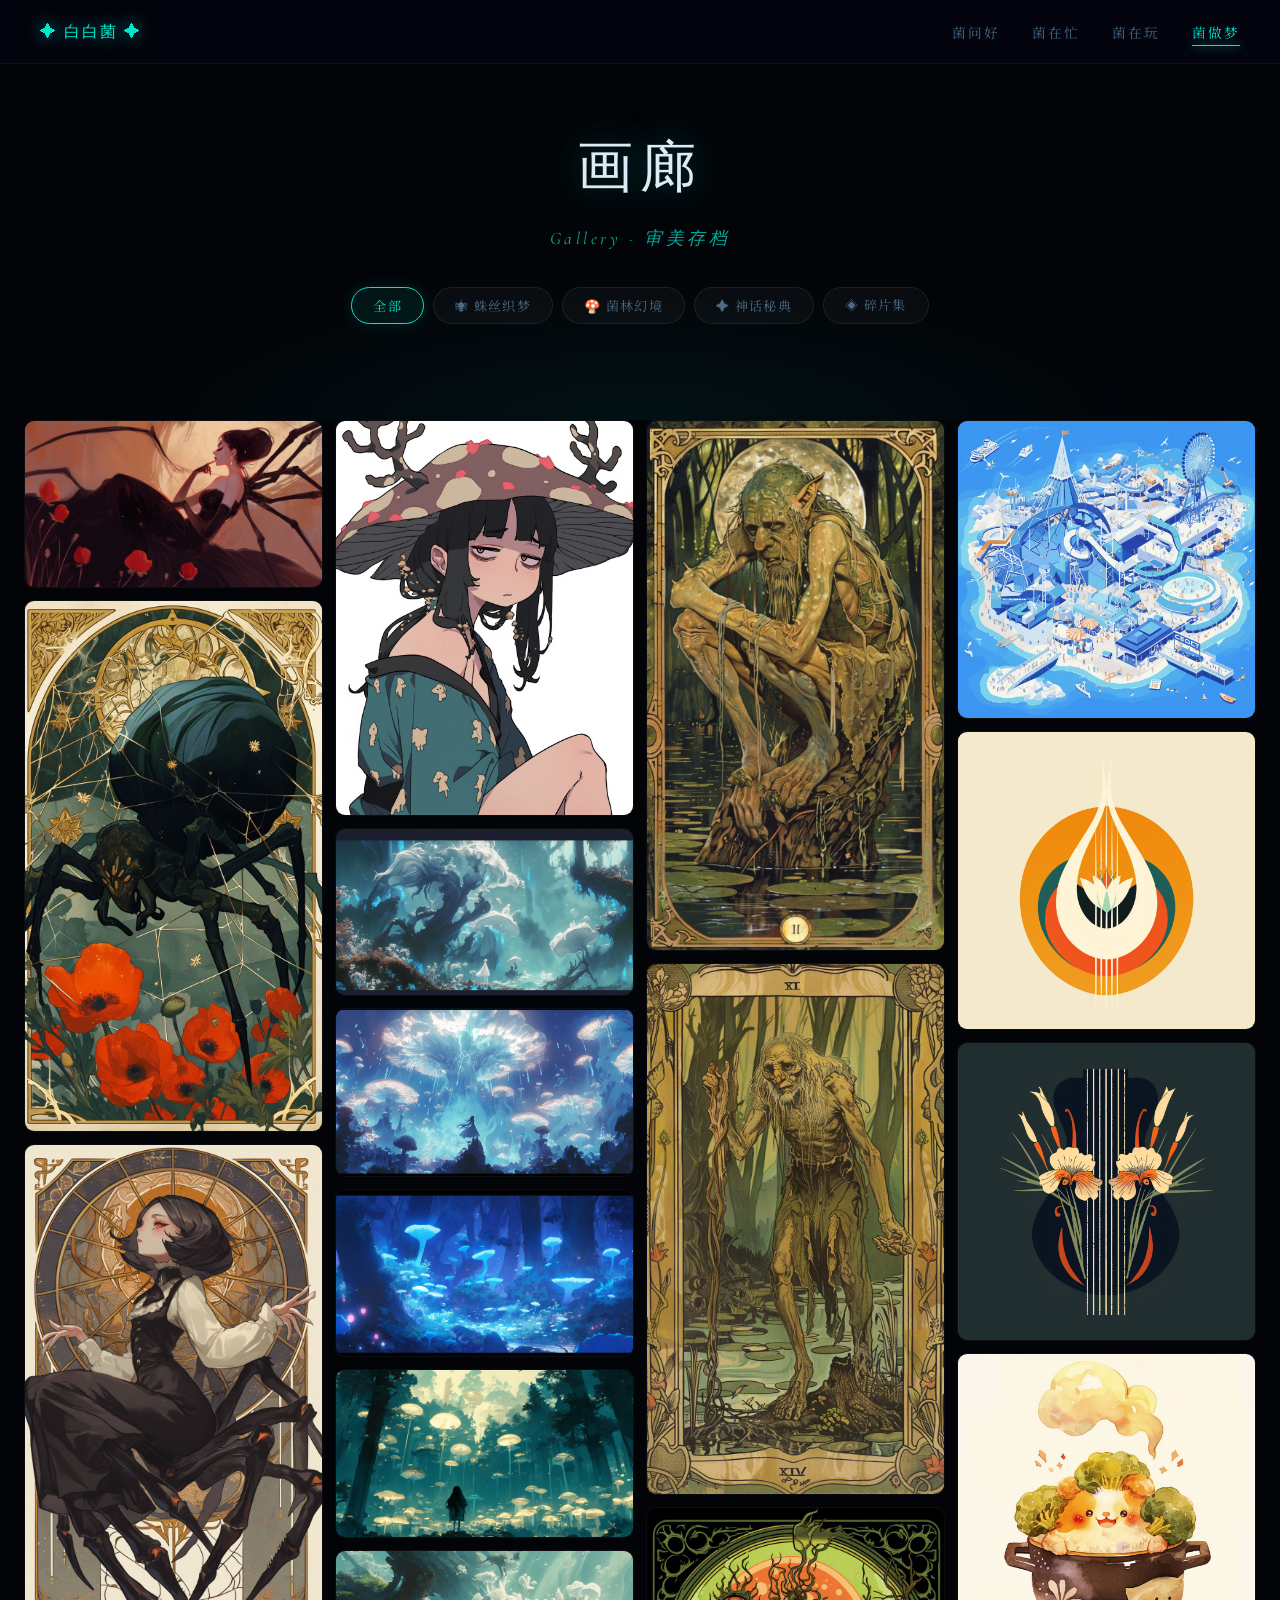
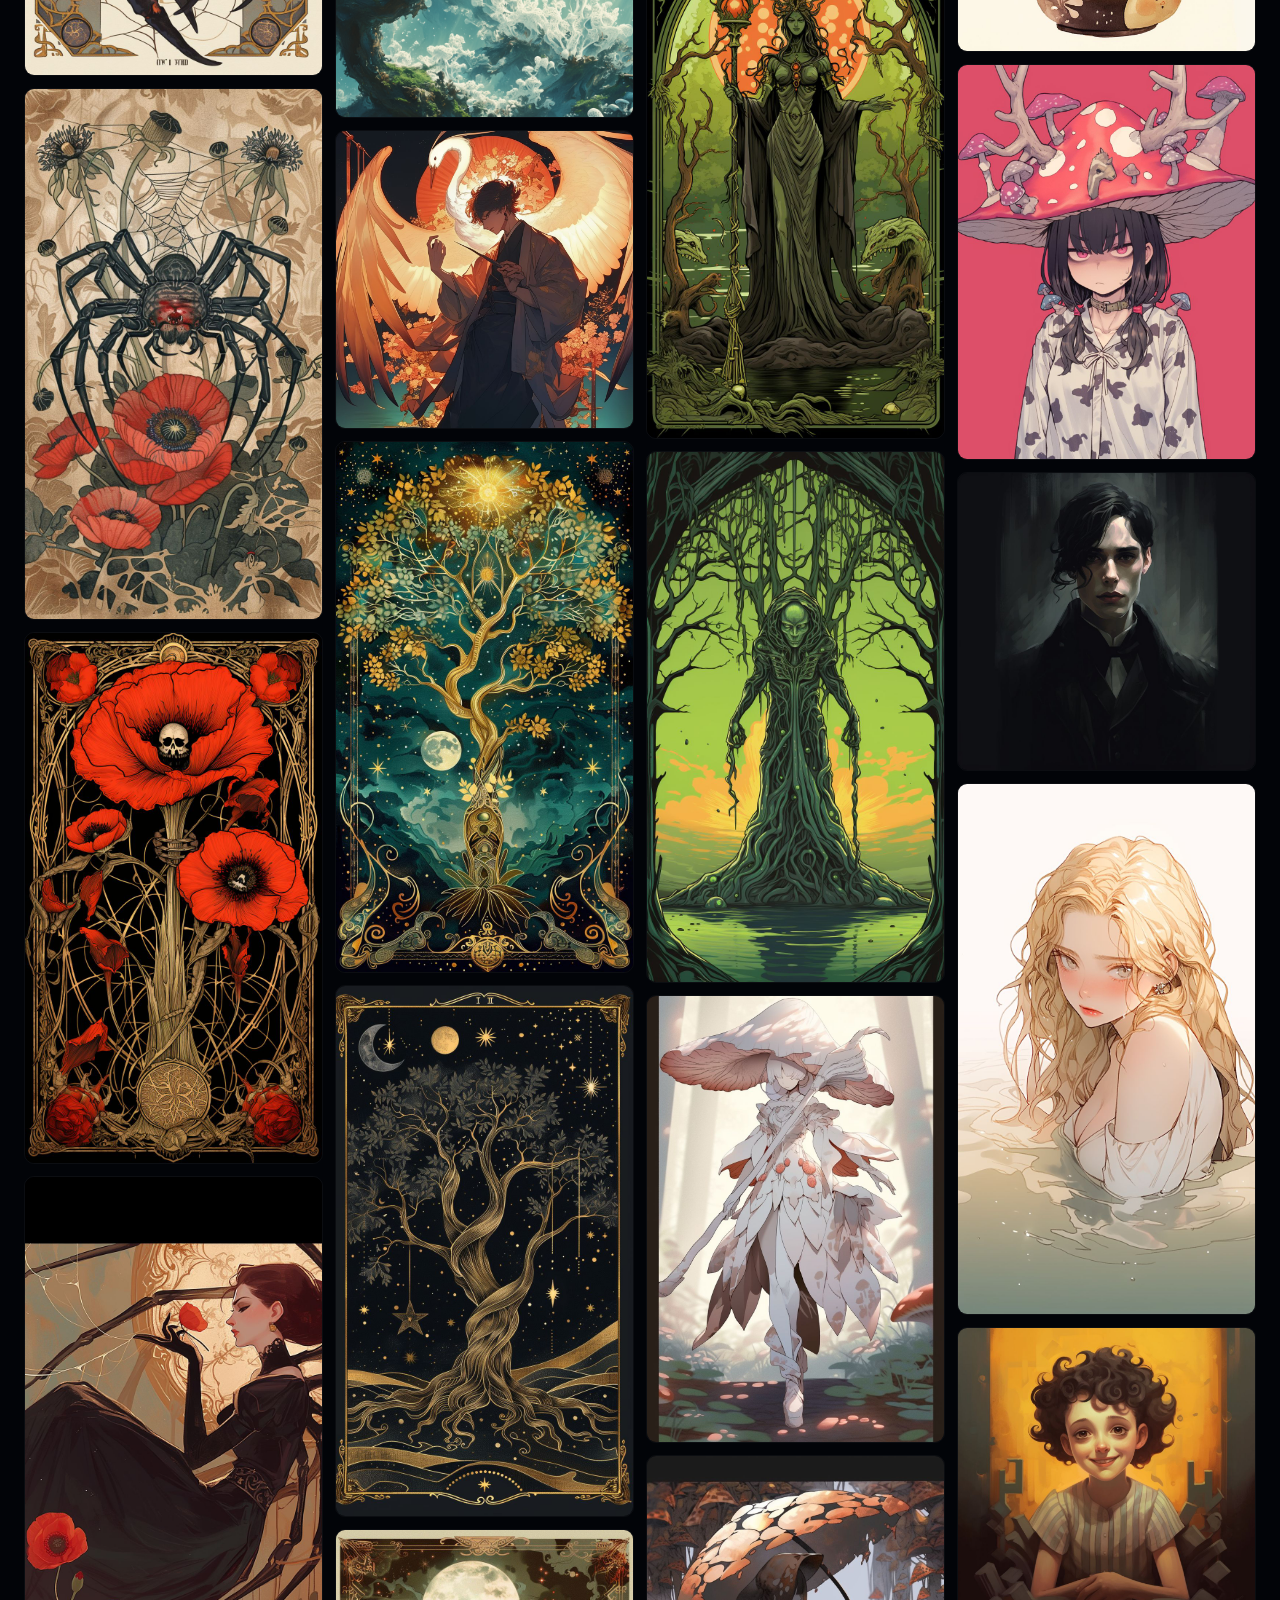
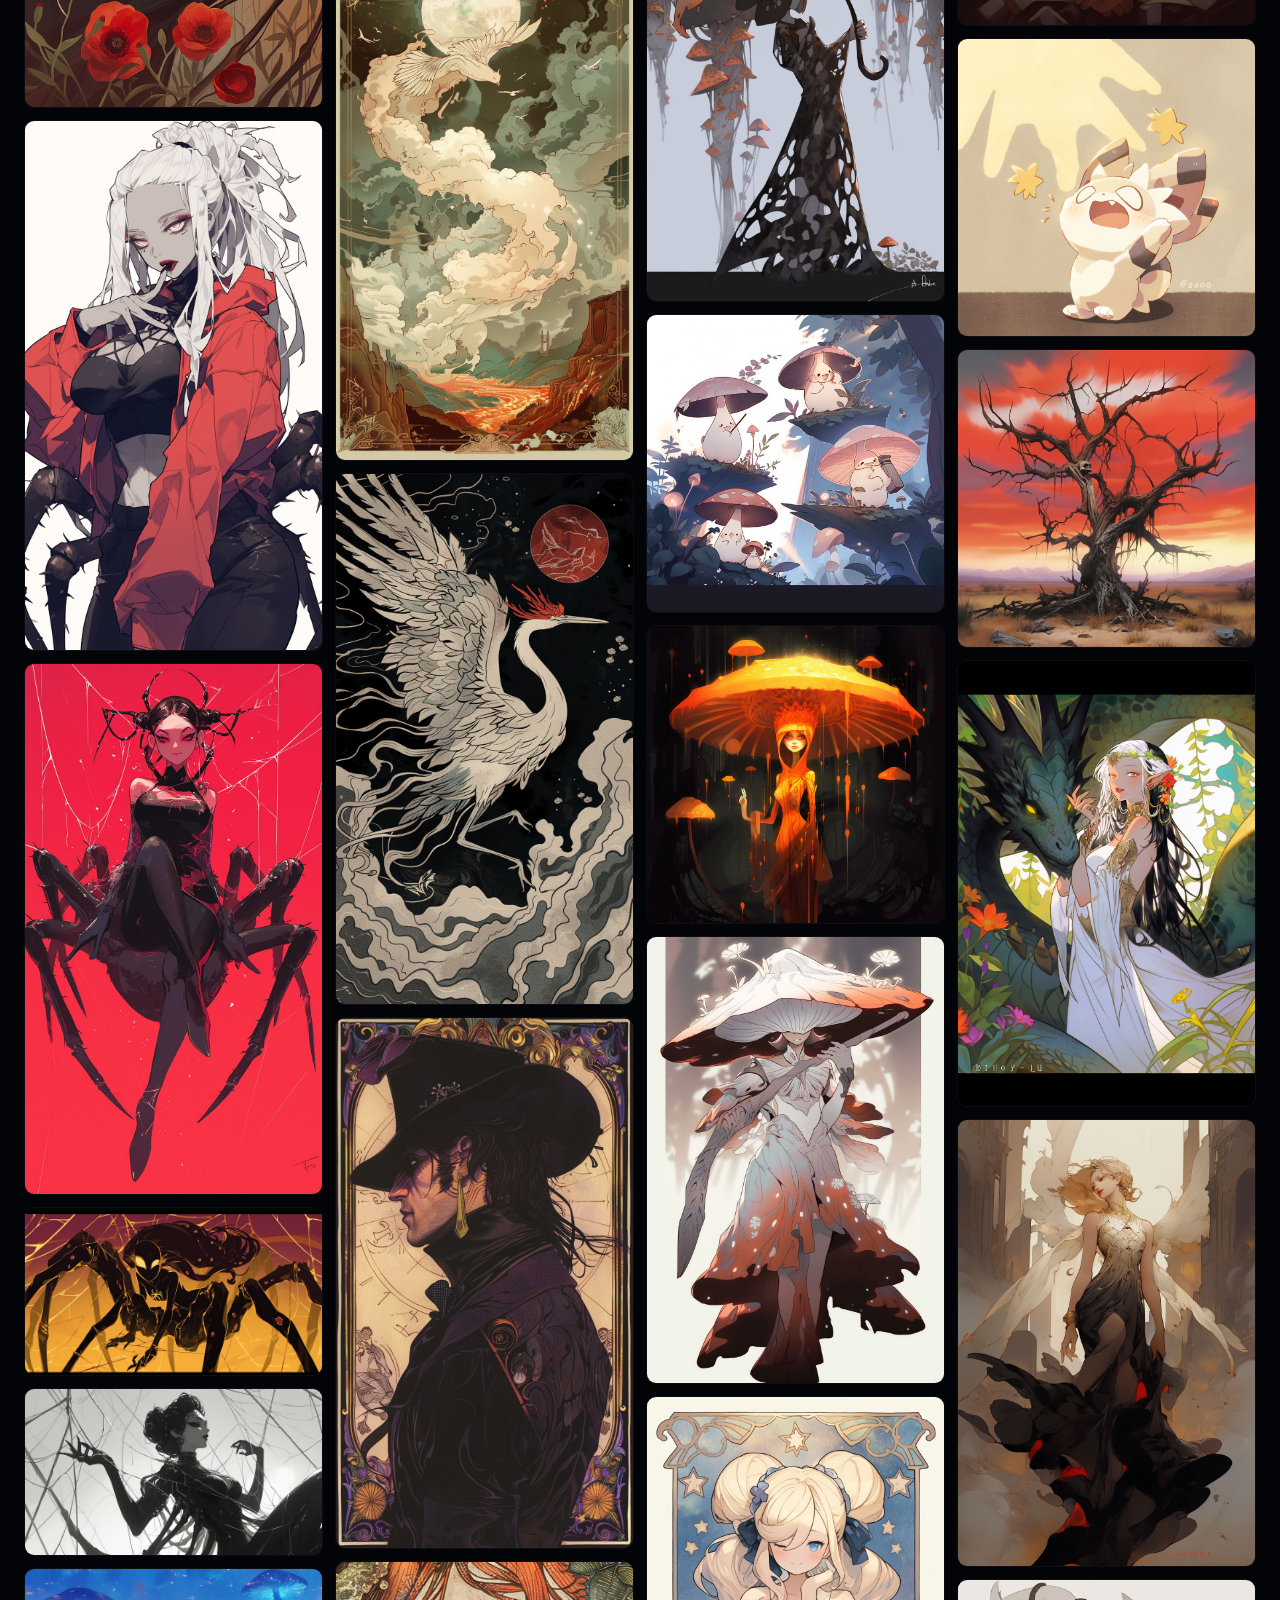
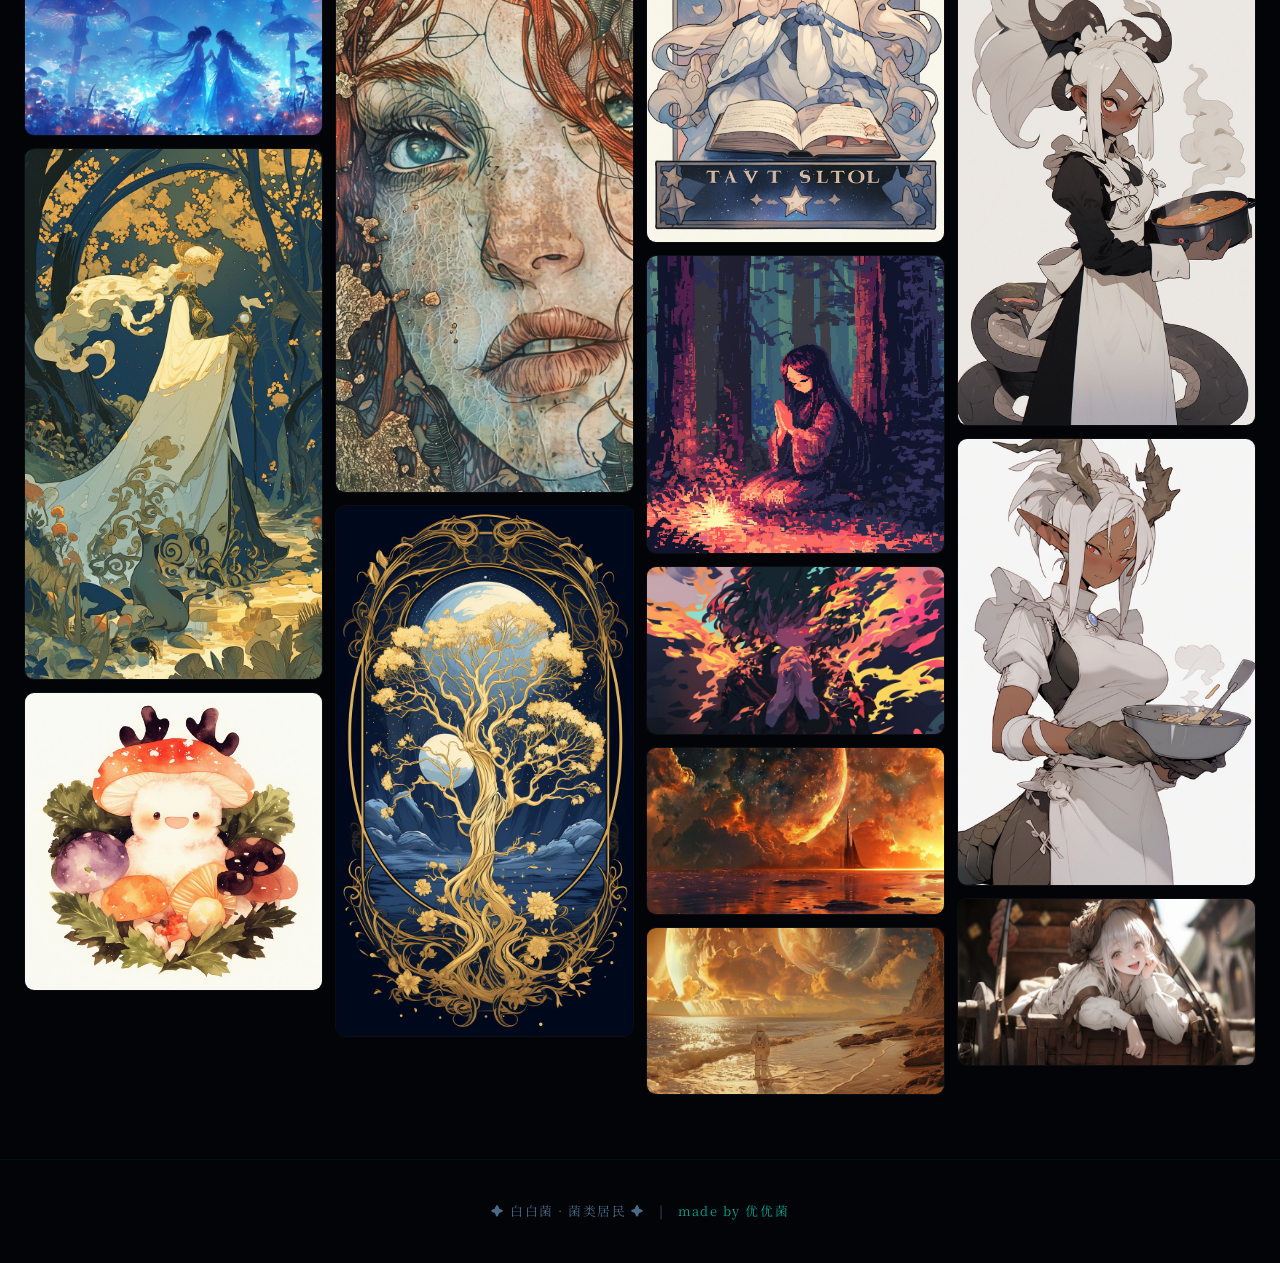
==== gallery.html @ e4eb880f "初始发布：白白菌个人主页 四页静态站点，包含压缩后的图库、项目截图和背景图资源。  Co-Authored-By: Claude Sonnet 4.6 <noreply@anthropic.com>" ====
<!DOCTYPE html>
<html lang="zh-CN">
<head>
  <meta charset="UTF-8"/>
  <meta name="viewport" content="width=device-width, initial-scale=1.0"/>
  <title>菌做梦</title>
  <link rel="stylesheet" href="style.css"/>
  <style>
    /* 画廊页无 hero 背景图，纯深黑 */
    body { background: #020408; }

    .gallery-header {
      padding: 120px 0 3rem;
      text-align: center;
      position: relative;
      overflow: hidden;
    }
    .gallery-header::before {
      content:'';
      position:absolute; inset:0;
      background: radial-gradient(ellipse 60% 50% at 50% 100%,
        rgba(0,229,204,0.06) 0%, transparent 70%
      );
      pointer-events:none;
    }
    .gallery-title {
      font-family:'Cinzel Decorative',serif;
      font-size:clamp(2rem,5vw,3.5rem);
      color:var(--text-bright);
      letter-spacing:0.12em;
      margin-bottom:0.4rem;
      text-shadow:0 0 40px rgba(0,229,204,0.3);
    }
    .gallery-sub {
      font-family:'Cormorant Garamond',serif;
      font-size:1.1rem;
      color:var(--teal);
      letter-spacing:0.2em;
      font-style:italic;
      opacity:0.75;
    }

    /* 分类过滤器 */
    .filter-bar {
      display:flex;
      justify-content:center;
      flex-wrap:wrap;
      gap:0.6rem;
      margin: 2rem 0 3rem;
    }
    .filter-btn {
      font-family:'Noto Serif SC',serif;
      font-size:0.82rem;
      padding:0.45rem 1.3rem;
      border-radius:999px;
      cursor:pointer;
      border:1px solid rgba(255,255,255,0.08);
      background:rgba(255,255,255,0.03);
      color:var(--text-dim);
      letter-spacing:0.1em;
      transition:all 0.28s;
    }
    .filter-btn:hover {
      border-color:var(--teal-dim);
      color:var(--text-main);
    }
    .filter-btn.active {
      border-color:var(--teal);
      color:var(--teal);
      background:rgba(0,229,204,0.08);
      box-shadow:0 0 16px rgba(0,229,204,0.15);
    }
    .filter-btn[data-cat="spider"].active {
      border-color:#d44f8e;
      color:#d44f8e;
      background:rgba(212,79,142,0.08);
      box-shadow:0 0 16px rgba(212,79,142,0.15);
    }
    .filter-btn[data-cat="mushroom"].active {
      border-color:#4ae86a;
      color:#4ae86a;
      background:rgba(74,232,106,0.07);
      box-shadow:0 0 16px rgba(74,232,106,0.12);
    }
    .filter-btn[data-cat="myth"].active {
      border-color:var(--gold);
      color:var(--gold);
      background:rgba(200,168,75,0.08);
      box-shadow:0 0 16px rgba(200,168,75,0.15);
    }

    /* 瀑布流网格 */
    .masonry {
      columns: 4;
      column-gap: 12px;
      padding: 0 1.5rem 4rem;
      max-width: 1400px;
      margin: 0 auto;
    }
    @media(max-width:1100px){ .masonry{columns:3;} }
    @media(max-width:720px) { .masonry{columns:2;} }
    @media(max-width:420px) { .masonry{columns:1;} }

    .gallery-item {
      break-inside: avoid;
      margin-bottom: 12px;
      position: relative;
      border-radius: 10px;
      overflow: hidden;
      cursor: pointer;
      border: 1px solid rgba(255,255,255,0.04);
      transition: opacity 0.4s, transform 0.4s;
    }
    .gallery-item img {
      width:100%;
      display:block;
      transition:transform 0.45s;
    }
    .gallery-item:hover img { transform:scale(1.04); }
    .gallery-item-overlay {
      position:absolute; inset:0;
      background:linear-gradient(to top,
        rgba(2,4,8,0.85) 0%, transparent 55%
      );
      opacity:0;
      transition:opacity 0.35s;
      display:flex;
      align-items:flex-end;
      padding:1rem;
    }
    .gallery-item:hover .gallery-item-overlay { opacity:1; }
    .gallery-item-label {
      font-family:'Noto Serif SC',serif;
      font-size:0.8rem;
      color:var(--text-bright);
      letter-spacing:0.1em;
    }
    .gallery-item.hidden {
      display:none;
    }

    /* 分类色标 */
    .gallery-item::after {
      content:attr(data-cat-label);
      position:absolute; top:8px; right:8px;
      font-size:0.65rem;
      letter-spacing:0.08em;
      padding:0.15rem 0.5rem;
      border-radius:999px;
      opacity:0;
      transition:opacity 0.3s;
    }
    .gallery-item:hover::after { opacity:1; }
    .gallery-item[data-cat="spider"]::after {
      background:rgba(212,79,142,0.7);color:#fff;
    }
    .gallery-item[data-cat="mushroom"]::after {
      background:rgba(74,232,106,0.65);color:#fff;
    }
    .gallery-item[data-cat="myth"]::after {
      background:rgba(200,168,75,0.7);color:#fff;
    }
    .gallery-item[data-cat="fragment"]::after {
      background:rgba(0,229,204,0.65);color:#fff;
    }

    /* Lightbox */
    .lightbox {
      display:none;
      position:fixed; inset:0; z-index:2000;
      background:rgba(2,4,8,0.96);
      backdrop-filter:blur(12px);
      align-items:center;
      justify-content:center;
      flex-direction:column;
    }
    .lightbox.open { display:flex; }
    .lightbox-img-wrap {
      position:relative;
      max-width:90vw; max-height:85vh;
    }
    .lightbox-img-wrap img {
      max-width:90vw; max-height:85vh;
      object-fit:contain;
      border-radius:8px;
      box-shadow:0 0 80px rgba(0,0,0,0.8);
      border:1px solid rgba(0,229,204,0.12);
    }
    .lightbox-label {
      margin-top:1.2rem;
      font-family:'Noto Serif SC',serif;
      font-size:0.9rem;
      color:var(--text-main);
      letter-spacing:0.15em;
    }
    .lightbox-close {
      position:fixed; top:1.5rem; right:2rem;
      font-size:2rem; color:var(--text-dim);
      cursor:pointer; line-height:1;
      transition:color 0.2s;
    }
    .lightbox-close:hover { color:var(--teal); }
    .lightbox-nav {
      position:fixed;
      top:50%; transform:translateY(-50%);
      font-size:2.5rem; color:var(--text-dim);
      cursor:pointer; line-height:1;
      transition:color 0.2s;
      user-select:none;
    }
    .lightbox-nav:hover { color:var(--teal); }
    .lightbox-nav.prev { left:1.5rem; }
    .lightbox-nav.next { right:1.5rem; }
  </style>
</head>
<body>

<nav>
  <a href="index.html" class="nav-logo">✦ 白白菌 ✦</a>
  <ul class="nav-links">
    <li><a href="index.html">菌问好</a></li>
    <li><a href="projects.html">菌在忙</a></li>
    <li><a href="games.html">菌在玩</a></li>
    <li><a href="gallery.html" class="active">菌做梦</a></li>
  </ul>
</nav>

<!-- 画廊头部 -->
<div class="gallery-header">
  <div class="gallery-title">画廊</div>
  <div class="gallery-sub">Gallery · 审美存档</div>

  <!-- 过滤器 -->
  <div class="filter-bar">
    <button class="filter-btn active" data-cat="all">全部</button>
    <button class="filter-btn" data-cat="spider">🕷 蛛丝织梦</button>
    <button class="filter-btn" data-cat="mushroom">🍄 菌林幻境</button>
    <button class="filter-btn" data-cat="myth">✦ 神话秘典</button>
    <button class="filter-btn" data-cat="fragment">◈ 碎片集</button>
  </div>
</div>

<!-- 瀑布流画廊 -->
<div class="masonry" id="masonry">
  <!-- 蛛丝织梦 -->
  <div class="gallery-item" data-cat="spider" data-label="罂粟与蛛网" data-cat-label="蛛丝织梦">
    <img src="assets/gallery/0b5f54a6-4254-46db-b07e-7d649d768b2e_Poppies_bloom_over_spider_webs._silver_spider_silk_over_black_dress._--niji_6_--_0.jpg" alt="罂粟与蛛网" loading="lazy"/>
    <div class="gallery-item-overlay"><span class="gallery-item-label">罂粟与蛛网</span></div>
  </div>
  <div class="gallery-item" data-cat="spider" data-label="蛛丝女王" data-cat-label="蛛丝织梦">
    <img src="assets/gallery/f3172c4c-db19-477b-9a7e-2bf6add3d2f9_Art_nouveau_illustration_of_tarot,_black_spider_queen_controling_silks._at_the_e_3.jpg" alt="蛛丝女王" loading="lazy"/>
    <div class="gallery-item-overlay"><span class="gallery-item-label">蛛丝女王</span></div>
  </div>
  <div class="gallery-item" data-cat="spider" data-label="蛛女塔罗" data-cat-label="蛛丝织梦">
    <img src="assets/gallery/0f7f1c19-90a3-4e68-b213-e8d9ddb401a6_Art_nouveau_illustration_of_tarot,_half_black_spider_half_girl._--niji_6_--ar_91_1.jpg" alt="蛛女塔罗" loading="lazy"/>
    <div class="gallery-item-overlay"><span class="gallery-item-label">蛛女塔罗</span></div>
  </div>
  <div class="gallery-item" data-cat="spider" data-label="蛛丝罂粟" data-cat-label="蛛丝织梦">
    <img src="assets/gallery/1f9cd2e1-96f4-41a1-ae72-075b07af73d3_Art_nouveau_illustration_of_tarot,_Above_the_spider_silk,_poppies_bloom,_with_th_1.jpg" alt="蛛丝罂粟" loading="lazy"/>
    <div class="gallery-item-overlay"><span class="gallery-item-label">蛛丝罂粟</span></div>
  </div>
  <div class="gallery-item" data-cat="spider" data-label="白丝黑蛛" data-cat-label="蛛丝织梦">
    <img src="assets/gallery/4c131644-91e0-47ae-a065-1eb389889831_Art_nouveau_illustration_of_tarot,_poppys_on_white_spider_silk._elegant_black_sp_2.jpg" alt="白丝黑蛛" loading="lazy"/>
    <div class="gallery-item-overlay"><span class="gallery-item-label">白丝黑蛛</span></div>
  </div>
  <div class="gallery-item" data-cat="spider" data-label="黑蛛女" data-cat-label="蛛丝织梦">
    <img src="assets/gallery/0ed6f832-a26e-4ed1-9211-9933e92d55a0_httpss.mj.rundyjZpVlxnPQ_Art_nouveau_illustration_of_tarot,_black_spider_lady_pl_2.jpg" alt="黑蛛女" loading="lazy"/>
    <div class="gallery-item-overlay"><span class="gallery-item-label">黑蛛女</span></div>
  </div>
  <div class="gallery-item" data-cat="spider" data-label="蛛女·甲" data-cat-label="蛛丝织梦">
    <img src="assets/gallery/f4d53049-89f9-4468-a5b7-f435d4ffba5d_a_spider_lady._--niji_6_--ar_916_0.jpg" alt="蛛女·甲" loading="lazy"/>
    <div class="gallery-item-overlay"><span class="gallery-item-label">蛛女·甲</span></div>
  </div>
  <div class="gallery-item" data-cat="spider" data-label="蛛女·丁" data-cat-label="蛛丝织梦">
    <img src="assets/gallery/f4d53049-89f9-4468-a5b7-f435d4ffba5d_a_spider_lady._--niji_6_--ar_916_3.jpg" alt="蛛女·丁" loading="lazy"/>
    <div class="gallery-item-overlay"><span class="gallery-item-label">蛛女·丁</span></div>
  </div>
  <div class="gallery-item" data-cat="spider" data-label="弄丝" data-cat-label="蛛丝织梦">
    <img src="assets/gallery/fc94b9c2-a032-4daa-98fa-6ef6d63dc294_black_spider_lady_playing_her_silk._--niji_6_--ar_169_1.jpg" alt="弄丝" loading="lazy"/>
    <div class="gallery-item-overlay"><span class="gallery-item-label">弄丝</span></div>
  </div>
  <div class="gallery-item" data-cat="spider" data-label="弄丝·变奏" data-cat-label="蛛丝织梦">
    <img src="assets/gallery/fc94b9c2-a032-4daa-98fa-6ef6d63dc294_black_spider_lady_playing_her_silk._--niji_6_--ar_169_3.jpg" alt="弄丝·变奏" loading="lazy"/>
    <div class="gallery-item-overlay"><span class="gallery-item-label">弄丝·变奏</span></div>
  </div>

  <!-- 菌林幻境 -->
  <div class="gallery-item" data-cat="mushroom" data-label="菌海仙子" data-cat-label="菌林幻境">
    <img src="assets/gallery/ff98a909-f9db-4a42-aa3a-23a3285cf2f2_beautiful_mushroom_girls_growing_from_sea_of_transparent_glowing_white_fungus._-_2.jpg" alt="菌海仙子" loading="lazy"/>
    <div class="gallery-item-overlay"><span class="gallery-item-label">菌海仙子</span></div>
  </div>
  <div class="gallery-item" data-cat="mushroom" data-label="林中白菌" data-cat-label="菌林幻境">
    <img src="assets/gallery/a244ca88-0c5e-40ef-9fec-ad9eddf85c57_Art_nouveau_illustration_of_tarot,_The_white_fungus_is_in_the_forest._--niji_6_-_2.jpg" alt="林中白菌" loading="lazy"/>
    <div class="gallery-item-overlay"><span class="gallery-item-label">林中白菌</span></div>
  </div>
  <div class="gallery-item" data-cat="mushroom" data-label="懒蘑菇" data-cat-label="菌林幻境">
    <img src="assets/gallery/4f89a5e5-df58-4e49-8d0c-a02424503fd4_watercolor_texture,_design_an_avatar,_A_lazy_mushroom_with_antlers._--niji_6_--s_1.jpg" alt="懒蘑菇" loading="lazy"/>
    <div class="gallery-item-overlay"><span class="gallery-item-label">懒蘑菇</span></div>
  </div>
  <div class="gallery-item" data-cat="mushroom" data-label="白白菌" data-cat-label="菌林幻境">
    <img src="assets/bg/lazy.png" alt="白白菌" loading="lazy"/>
    <div class="gallery-item-overlay"><span class="gallery-item-label">白白菌</span></div>
  </div>
  <div class="gallery-item" data-cat="mushroom" data-label="菌林·一" data-cat-label="菌林幻境">
    <img src="assets/bg/蘑菇背景1.png" alt="菌林·一" loading="lazy"/>
    <div class="gallery-item-overlay"><span class="gallery-item-label">菌林·一</span></div>
  </div>
  <div class="gallery-item" data-cat="mushroom" data-label="菌雨" data-cat-label="菌林幻境">
    <img src="assets/bg/蘑菇背景2.png" alt="菌雨" loading="lazy"/>
    <div class="gallery-item-overlay"><span class="gallery-item-label">菌雨</span></div>
  </div>
  <div class="gallery-item" data-cat="mushroom" data-label="荧光蘑菇林" data-cat-label="菌林幻境">
    <img src="assets/bg/蘑菇背景3.png" alt="荧光蘑菇林" loading="lazy"/>
    <div class="gallery-item-overlay"><span class="gallery-item-label">荧光蘑菇林</span></div>
  </div>
  <div class="gallery-item" data-cat="mushroom" data-label="菌林·四" data-cat-label="菌林幻境">
    <img src="assets/bg/蘑菇背景4.png" alt="菌林·四" loading="lazy"/>
    <div class="gallery-item-overlay"><span class="gallery-item-label">菌林·四</span></div>
  </div>
  <div class="gallery-item" data-cat="mushroom" data-label="云端菌境" data-cat-label="菌林幻境">
    <img src="assets/bg/蘑菇背景5.png" alt="云端菌境" loading="lazy"/>
    <div class="gallery-item-overlay"><span class="gallery-item-label">云端菌境</span></div>
  </div>

  <!-- 神话秘典 -->
  <div class="gallery-item" data-cat="myth" data-label="仙鹤·仙人" data-cat-label="神话秘典">
    <img src="assets/gallery/0c31f260-de78-46b7-b9e2-99a006a8b2f0_a_divine_crane,_and_immortal_man._--niji_6_0.jpg" alt="仙鹤·仙人" loading="lazy"/>
    <div class="gallery-item-overlay"><span class="gallery-item-label">仙鹤·仙人</span></div>
  </div>
  <div class="gallery-item" data-cat="myth" data-label="智慧金树·甲" data-cat-label="神话秘典">
    <img src="assets/gallery/2f322aa7-83a9-44fe-b80b-27be10e79789_Art_nouveau_illustration_of_tarot_astrology,_Golden_Tree_of_wisdom._twinkle_star_1.jpg" alt="智慧金树·甲" loading="lazy"/>
    <div class="gallery-item-overlay"><span class="gallery-item-label">智慧金树·甲</span></div>
  </div>
  <div class="gallery-item" data-cat="myth" data-label="智慧金树·乙" data-cat-label="神话秘典">
    <img src="assets/gallery/2f322aa7-83a9-44fe-b80b-27be10e79789_Art_nouveau_illustration_of_tarot_astrology,_Golden_Tree_of_wisdom._twinkle_star_2.jpg" alt="智慧金树·乙" loading="lazy"/>
    <div class="gallery-item-overlay"><span class="gallery-item-label">智慧金树·乙</span></div>
  </div>
  <div class="gallery-item" data-cat="myth" data-label="云雾隐鸟" data-cat-label="神话秘典">
    <img src="assets/gallery/68022788-c702-45f9-b926-f9e99ad61327_Art_nouveau_illustration_of_tarot,_the_hidden_bird_formed_by_clouds_and_mist._--_2.jpg" alt="云雾隐鸟" loading="lazy"/>
    <div class="gallery-item-overlay"><span class="gallery-item-label">云雾隐鸟</span></div>
  </div>
  <div class="gallery-item" data-cat="myth" data-label="神鹤与人" data-cat-label="神话秘典">
    <img src="assets/gallery/69309135-6906-492a-8549-e0280562220b_Tarot,_divine_crane,_man._--ar_916_--v_6.0_2.jpg" alt="神鹤与人" loading="lazy"/>
    <div class="gallery-item-overlay"><span class="gallery-item-label">神鹤与人</span></div>
  </div>
  <div class="gallery-item" data-cat="myth" data-label="无面之神" data-cat-label="神话秘典">
    <img src="assets/gallery/bd18a040-31db-4b5c-8804-56bfbff9561c_Art_nouveau_illustration_of_tarot_astrology,_The_Faceless_God,_who_looks_like_a_1.jpg" alt="无面之神" loading="lazy"/>
    <div class="gallery-item-overlay"><span class="gallery-item-label">无面之神</span></div>
  </div>
  <div class="gallery-item" data-cat="myth" data-label="世界树特写" data-cat-label="神话秘典">
    <img src="assets/gallery/e2fd3e81-b0dd-4445-b96f-4c822b654390_Art_nouveau_illustration_of_tarot_astrology,_closeup_headshot_world_tree._--ar_9_2.jpg" alt="世界树特写" loading="lazy"/>
    <div class="gallery-item-overlay"><span class="gallery-item-label">世界树特写</span></div>
  </div>
  <div class="gallery-item" data-cat="myth" data-label="双月智慧树" data-cat-label="神话秘典">
    <img src="assets/gallery/eada5a72-a09c-414b-9048-42cd4c8bed1e_Art_nouveau_illustration_of_tarot_astrology,_Golden_Wisdom_Tree._Two-Lunar_Moons_3.jpg" alt="双月智慧树" loading="lazy"/>
    <div class="gallery-item-overlay"><span class="gallery-item-label">双月智慧树</span></div>
  </div>
  <div class="gallery-item" data-cat="myth" data-label="沼泽巨怪·甲" data-cat-label="神话秘典">
    <img src="assets/gallery/5385e59b-b086-4542-b6aa-2ba80f604f32_Art_nouveau_illustration_of_tarot,_troll_of_mud_swamp._--v_6.0_--ar_916_0.jpg" alt="沼泽巨怪·甲" loading="lazy"/>
    <div class="gallery-item-overlay"><span class="gallery-item-label">沼泽巨怪·甲</span></div>
  </div>
  <div class="gallery-item" data-cat="myth" data-label="沼泽巨怪·丁" data-cat-label="神话秘典">
    <img src="assets/gallery/5385e59b-b086-4542-b6aa-2ba80f604f32_Art_nouveau_illustration_of_tarot,_troll_of_mud_swamp._--v_6.0_--ar_916_3.jpg" alt="沼泽巨怪·丁" loading="lazy"/>
    <div class="gallery-item-overlay"><span class="gallery-item-label">沼泽巨怪·丁</span></div>
  </div>
  <div class="gallery-item" data-cat="myth" data-label="沼泽怪物" data-cat-label="神话秘典">
    <img src="assets/gallery/b2b99b18-6307-4a16-a84e-ea7cbc702f06_Art_nouveau_illustration_of_tarot,_monster_of_mud_swamp._--v_5.2_--ar_916_0.jpg" alt="沼泽怪物" loading="lazy"/>
    <div class="gallery-item-overlay"><span class="gallery-item-label">沼泽怪物</span></div>
  </div>
  <div class="gallery-item" data-cat="myth" data-label="沼泽史莱姆" data-cat-label="神话秘典">
    <img src="assets/gallery/e7016374-cc16-41e7-a00d-8efe361c1d4e_Art_nouveau_illustration_of_tarot,_giant_slime_of_mud_swamp._--v_5.2_--ar_916_0.jpg" alt="沼泽史莱姆" loading="lazy"/>
    <div class="gallery-item-overlay"><span class="gallery-item-label">沼泽史莱姆</span></div>
  </div>

  <!-- 菌林幻境补充 -->
  <div class="gallery-item" data-cat="mushroom" data-label="蘑菇美女" data-cat-label="菌林幻境">
    <img src="assets/gallery/08b1de4f-e706-44d8-bd9b-a675ba463d52_httpss.mj.run4oxSCh9ijk8_httpss.mj.run3eFUIoU9F24_mushroom_beauty_--niji_5_--ar_0.jpg" alt="蘑菇美女" loading="lazy"/>
    <div class="gallery-item-overlay"><span class="gallery-item-label">蘑菇美女</span></div>
  </div>
  <div class="gallery-item" data-cat="mushroom" data-label="疯蘑菇美女" data-cat-label="菌林幻境">
    <img src="assets/gallery/7b1d3d4b-c69f-4495-b0f6-daeab1249be8_httpss.mj.runbzGm_rTww5A_httpss.mj.runIStklT0hVm4_creazy_mushroom_beauty_--niji_1.jpg" alt="疯蘑菇美女" loading="lazy"/>
    <div class="gallery-item-overlay"><span class="gallery-item-label">疯蘑菇美女</span></div>
  </div>
  <div class="gallery-item" data-cat="mushroom" data-label="蘑菇精灵" data-cat-label="菌林幻境">
    <img src="assets/gallery/8a778720-8b9d-4bbb-b27d-af6d80027d2f_a_forest_of_little_mushroom_elves_httpss.mj.run5RoASjC_v9s_--niji_5_--style_scen_0.jpg" alt="蘑菇精灵" loading="lazy"/>
    <div class="gallery-item-overlay"><span class="gallery-item-label">蘑菇精灵</span></div>
  </div>
  <div class="gallery-item" data-cat="mushroom" data-label="橙蘑菇女士" data-cat-label="菌林幻境">
    <img src="assets/gallery/8b089c57-a037-4077-b772-112abcec91a0_Elegant_orange_mushroom_lady,_pretty,_alien,_tall,_full-figured,_dark_forest,_gl_1.jpg" alt="橙蘑菇女士" loading="lazy"/>
    <div class="gallery-item-overlay"><span class="gallery-item-label">橙蘑菇女士</span></div>
  </div>
  <div class="gallery-item" data-cat="mushroom" data-label="蘑菇美女·变奏" data-cat-label="菌林幻境">
    <img src="assets/gallery/8d1a02d8-9c1e-416d-916e-853d41c417b0_httpss.mj.run4oxSCh9ijk8_httpss.mj.run3eFUIoU9F24_mushroom_beauty_--niji_5_--sty_2.jpg" alt="蘑菇美女·变奏" loading="lazy"/>
    <div class="gallery-item-overlay"><span class="gallery-item-label">蘑菇美女·变奏</span></div>
  </div>

  <!-- 神话秘典补充 -->
  <div class="gallery-item" data-cat="myth" data-label="星光与知识" data-cat-label="神话秘典">
    <img src="assets/gallery/8bb6830a-edbc-4f0d-9fca-85d000eb2f60_Art_nouveau_illustration_of_tarot_astrology_starlight_and_knowledge._young_girl_2.jpg" alt="星光与知识" loading="lazy"/>
    <div class="gallery-item-overlay"><span class="gallery-item-label">星光与知识</span></div>
  </div>

  <!-- 碎片集 -->
  <div class="gallery-item" data-cat="fragment" data-label="像素·森林祈愿" data-cat-label="碎片集">
    <img src="assets/gallery/0dab2e88-d321-484d-b3f7-2a38186d1c9e_pixel_art,worship,_black_hair_beauty_in_forest._--niji_6_3.jpg" alt="像素·森林祈愿" loading="lazy"/>
    <div class="gallery-item-overlay"><span class="gallery-item-label">像素·森林祈愿</span></div>
  </div>
  <div class="gallery-item" data-cat="fragment" data-label="像素·祈愿" data-cat-label="碎片集">
    <img src="assets/gallery/bd8a9500-b754-4735-9d10-36230fa9ddd6_pixel_art,worship,_black_hair_beauty_--niji_6_--ar_169_3.jpg" alt="像素·祈愿" loading="lazy"/>
    <div class="gallery-item-overlay"><span class="gallery-item-label">像素·祈愿</span></div>
  </div>
  <div class="gallery-item" data-cat="fragment" data-label="黎明号·出发" data-cat-label="碎片集">
    <img src="assets/gallery/a11fce7f-3ee1-4943-89d1-dcf7e658ea97_The_gigantic_manned_spacecraft,_Dawn,_departed_from_Mars,_setting_sail_towards_t_0.jpg" alt="黎明号·出发" loading="lazy"/>
    <div class="gallery-item-overlay"><span class="gallery-item-label">黎明号·出发</span></div>
  </div>
  <div class="gallery-item" data-cat="fragment" data-label="黎明号·远航" data-cat-label="碎片集">
    <img src="assets/gallery/a11fce7f-3ee1-4943-89d1-dcf7e658ea97_The_gigantic_manned_spacecraft,_Dawn,_departed_from_Mars,_setting_sail_towards_t_1.jpg" alt="黎明号·远航" loading="lazy"/>
    <div class="gallery-item-overlay"><span class="gallery-item-label">黎明号·远航</span></div>
  </div>
  <div class="gallery-item" data-cat="fragment" data-label="乐园地图" data-cat-label="碎片集">
    <img src="assets/gallery/b1c07be1-ce1e-40a5-b35d-a0a599c08446_A_flat_map_of_an_amusement_park,_including_a_water_park,_a_dining_area,_and_an_e_3.jpg" alt="乐园地图" loading="lazy"/>
    <div class="gallery-item-overlay"><span class="gallery-item-label">乐园地图</span></div>
  </div>
  <div class="gallery-item" data-cat="fragment" data-label="橙鸢尾标志·甲" data-cat-label="碎片集">
    <img src="assets/gallery/dfe4137e-7e83-442a-ba8b-ab6c53d8525f_colorful_logo_design._abstract_style._The_orange_iris_holds_the_white_reeds_in_i_0.jpg" alt="橙鸢尾标志·甲" loading="lazy"/>
    <div class="gallery-item-overlay"><span class="gallery-item-label">橙鸢尾标志·甲</span></div>
  </div>
  <div class="gallery-item" data-cat="fragment" data-label="橙鸢尾标志·乙" data-cat-label="碎片集">
    <img src="assets/gallery/fe320bce-8fe4-4bf7-8b8d-c253bd8a0b68_colorful_logo_design._abstract_style._The_orange_iris_holds_the_white_reeds,_wit_0.jpg" alt="橙鸢尾标志·乙" loading="lazy"/>
    <div class="gallery-item-overlay"><span class="gallery-item-label">橙鸢尾标志·乙</span></div>
  </div>
  <div class="gallery-item" data-cat="fragment" data-label="白底习作" data-cat-label="碎片集">
    <img src="assets/gallery/2b6a2498-cce5-4cd4-a810-e986a6ca949f_httpss.mj.runwgaO12WlDhY_white_background_--niji_6_3.jpg" alt="白底习作" loading="lazy"/>
    <div class="gallery-item-overlay"><span class="gallery-item-label">白底习作</span></div>
  </div>
  <div class="gallery-item" data-cat="fragment" data-label="或许是我" data-cat-label="碎片集">
    <img src="assets/gallery/meOrNotMe.jpg" alt="或许是我" loading="lazy"/>
    <div class="gallery-item-overlay"><span class="gallery-item-label">或许是我</span></div>
  </div>
  <div class="gallery-item" data-cat="fragment" data-label="暗黑法师" data-cat-label="碎片集">
    <img src="assets/gallery/0d895784-5d1d-4861-8340-fa22b0f76307_httpss.mj.run49uXSiXzCZo_dark_oswald,_black_medium_hair,_wizard_robe,_Dark,_myst_0.jpg" alt="暗黑法师" loading="lazy"/>
    <div class="gallery-item-overlay"><span class="gallery-item-label">暗黑法师</span></div>
  </div>
  <div class="gallery-item" data-cat="fragment" data-label="精细插画女" data-cat-label="碎片集">
    <img src="assets/gallery/3bed04fa-9cc0-496b-a696-39e8a3dc8bc5_Full-body_shot,_exquisite_comic_illustration_A_fair-skinned_woman_with_light_yel_3.jpg" alt="精细插画女" loading="lazy"/>
    <div class="gallery-item-overlay"><span class="gallery-item-label">精细插画女</span></div>
  </div>
  <div class="gallery-item" data-cat="fragment" data-label="活泼微笑" data-cat-label="碎片集">
    <img src="assets/gallery/6dbc527b-635b-44fa-933b-4f0196b8e656_httpss.mj.runIPGgaf-P4zk_playful_smile,_--no_eye_circles,_--iw_0.9_2.jpg" alt="活泼微笑" loading="lazy"/>
    <div class="gallery-item-overlay"><span class="gallery-item-label">活泼微笑</span></div>
  </div>
  <div class="gallery-item" data-cat="fragment" data-label="猫宝可梦" data-cat-label="碎片集">
    <img src="assets/gallery/7e9920f4-16ff-4857-a533-5bb915bc0744_cat_pokemon,_sunlight_--niji_5_--style_cute_1.jpg" alt="猫宝可梦" loading="lazy"/>
    <div class="gallery-item-overlay"><span class="gallery-item-label">猫宝可梦</span></div>
  </div>
  <div class="gallery-item" data-cat="fragment" data-label="荒野油画" data-cat-label="碎片集">
    <img src="assets/gallery/7fdcf4dc-5674-42c1-a3dd-9efaeab79e7d_masterpiece,_landscape,_oil_paint._vast,_barren_and_desolate_wilderness,_the_set_3.jpg" alt="荒野油画" loading="lazy"/>
    <div class="gallery-item-overlay"><span class="gallery-item-label">荒野油画</span></div>
  </div>
  <div class="gallery-item" data-cat="fragment" data-label="精细美人" data-cat-label="碎片集">
    <img src="assets/gallery/8d8d7595-ef2e-4bfe-b864-696a22b2ebd3_httpss.mj.runCKRa074DKDg_httpss.mj.runud4SFUH2v7s_masterpiece,_Beautiful_detaile_1.jpg" alt="精细美人" loading="lazy"/>
    <div class="gallery-item-overlay"><span class="gallery-item-label">精细美人</span></div>
  </div>
  <div class="gallery-item" data-cat="fragment" data-label="漫画封面" data-cat-label="碎片集">
    <img src="assets/gallery/9a07eee3-5dc5-4bc7-a08b-b71c2a2fb017_center_the_composition._httpss.mj.runQrmyZuo_j80_Beautiful_detailed_comic_cover_2.jpg" alt="漫画封面" loading="lazy"/>
    <div class="gallery-item-overlay"><span class="gallery-item-label">漫画封面</span></div>
  </div>
  <div class="gallery-item" data-cat="fragment" data-label="冷酷龙女仆·甲" data-cat-label="碎片集">
    <img src="assets/gallery/9c1baeea-0772-4378-9dba-db5ddb32db48_A_cold_dragon_maid_is_cooking._She_has_dark_skin_and_white_hair._she_has_dragon_0.jpg" alt="冷酷龙女仆·甲" loading="lazy"/>
    <div class="gallery-item-overlay"><span class="gallery-item-label">冷酷龙女仆·甲</span></div>
  </div>
  <div class="gallery-item" data-cat="fragment" data-label="冷酷龙女仆·丁" data-cat-label="碎片集">
    <img src="assets/gallery/9c1baeea-0772-4378-9dba-db5ddb32db48_A_cold_dragon_maid_is_cooking._She_has_dark_skin_and_white_hair._she_has_dragon_3.jpg" alt="冷酷龙女仆·丁" loading="lazy"/>
    <div class="gallery-item-overlay"><span class="gallery-item-label">冷酷龙女仆·丁</span></div>
  </div>
  <div class="gallery-item" data-cat="fragment" data-label="白发少女" data-cat-label="碎片集">
    <img src="assets/gallery/9ee1892f-4ee5-407a-a410-0f7874287f04_The_slender,_thin_white-haired_girl_is_sitting_in_a_wooden_carriage._She_is_putt_3.jpg" alt="白发少女" loading="lazy"/>
    <div class="gallery-item-overlay"><span class="gallery-item-label">白发少女</span></div>
  </div>
</div>

<footer style="background:#020408;">
  <p>✦ 白白菌 · 菌类居民 ✦ &nbsp;&nbsp;|&nbsp;&nbsp; <span>made by 优优菌</span></p>
</footer>

<!-- Lightbox -->
<div class="lightbox" id="lightbox">
  <span class="lightbox-close" id="lbClose">✕</span>
  <span class="lightbox-nav prev" id="lbPrev">‹</span>
  <span class="lightbox-nav next" id="lbNext">›</span>
  <div class="lightbox-img-wrap">
    <img id="lbImg" src="" alt=""/>
  </div>
  <div class="lightbox-label" id="lbLabel"></div>
</div>

<script>
// 过滤
const filterBtns = document.querySelectorAll('.filter-btn');
const items = document.querySelectorAll('.gallery-item');

filterBtns.forEach(btn=>{
  btn.addEventListener('click',()=>{
    filterBtns.forEach(b=>b.classList.remove('active'));
    btn.classList.add('active');
    const cat = btn.dataset.cat;
    items.forEach(item=>{
      if(cat==='all'||item.dataset.cat===cat){
        item.classList.remove('hidden');
      } else {
        item.classList.add('hidden');
      }
    });
    updateVisibleItems();
  });
});

// Lightbox
const lb = document.getElementById('lightbox');
const lbImg = document.getElementById('lbImg');
const lbLabel = document.getElementById('lbLabel');
let currentIndex = 0;
let visibleItems = [];

function updateVisibleItems(){
  visibleItems = [...document.querySelectorAll('.gallery-item:not(.hidden)')];
}
updateVisibleItems();

function openLightbox(index){
  currentIndex = index;
  const item = visibleItems[index];
  lbImg.src = item.querySelector('img').src;
  lbLabel.textContent = item.dataset.label;
  lb.classList.add('open');
  document.body.style.overflow='hidden';
}
function closeLightbox(){
  lb.classList.remove('open');
  document.body.style.overflow='';
}
function navigate(dir){
  currentIndex = (currentIndex+dir+visibleItems.length)%visibleItems.length;
  openLightbox(currentIndex);
}

items.forEach((item,i)=>{
  item.addEventListener('click',()=>{
    updateVisibleItems();
    const idx = visibleItems.indexOf(item);
    if(idx>=0) openLightbox(idx);
  });
});

document.getElementById('lbClose').addEventListener('click',closeLightbox);
document.getElementById('lbPrev').addEventListener('click',()=>navigate(-1));
document.getElementById('lbNext').addEventListener('click',()=>navigate(1));
lb.addEventListener('click',e=>{
  if(e.target===lb) closeLightbox();
});
document.addEventListener('keydown',e=>{
  if(!lb.classList.contains('open')) return;
  if(e.key==='Escape') closeLightbox();
  if(e.key==='ArrowLeft') navigate(-1);
  if(e.key==='ArrowRight') navigate(1);
});
</script>
</body>
</html>
---- style.css ----
@import url('https://fonts.googleapis.com/css2?family=Cinzel+Decorative:wght@400;700&family=Cormorant+Garamond:ital,wght@0,300;0,400;0,600;1,300;1,400&family=Noto+Serif+SC:wght@300;400;600&display=swap');

/* ── 全局变量 ──────────────────────────────── */
:root {
  --bg-deep:        #04060f;
  --bg-surface:     #080d1e;
  --teal:           #00e5cc;
  --teal-dim:       rgba(0, 229, 204, 0.18);
  --teal-glow:      rgba(0, 229, 204, 0.4);
  --blue:           #1a8fff;
  --blue-dim:       rgba(26, 143, 255, 0.15);
  --gold:           #c8a84b;
  --gold-dim:       rgba(200, 168, 75, 0.22);
  --text-bright:    #deeaf5;
  --text-main:      #8aafc8;
  --text-dim:       #4a6a85;
  --glass-bg:       rgba(4, 8, 22, 0.72);
  --glass-light:    rgba(8, 16, 38, 0.55);
  --card-shadow:    0 8px 40px rgba(0,0,0,0.7), 0 0 0 1px rgba(0,229,204,0.07);
  --card-hover:     0 12px 60px rgba(0,0,0,0.8), 0 0 0 1px rgba(0,229,204,0.2), 0 0 30px rgba(0,229,204,0.08);
}

/* ── 基础重置 ──────────────────────────────── */
*, *::before, *::after { margin:0; padding:0; box-sizing:border-box; }
html { scroll-behavior:smooth; font-size:16px; }
body {
  font-family: 'Noto Serif SC', serif;
  background: var(--bg-deep);
  color: var(--text-main);
  line-height: 1.75;
  overflow-x: hidden;
}
a { color: inherit; text-decoration: none; }
img { max-width: 100%; display: block; }

/* ── 导航栏 ──────────────────────────────── */
nav {
  position: fixed; top: 0; left: 0; right: 0;
  z-index: 1000;
  height: 64px;
  padding: 0 2.5rem;
  display: flex;
  align-items: center;
  justify-content: space-between;
  background: rgba(4, 6, 15, 0.82);
  backdrop-filter: blur(24px);
  -webkit-backdrop-filter: blur(24px);
  border-bottom: 1px solid rgba(0, 229, 204, 0.08);
}
.nav-logo {
  font-family: 'Cinzel Decorative', serif;
  font-size: 1rem;
  color: var(--teal);
  letter-spacing: 0.12em;
  text-shadow: 0 0 16px rgba(0,229,204,0.6);
  transition: text-shadow 0.3s;
}
.nav-logo:hover { text-shadow: 0 0 30px rgba(0,229,204,0.9); }
.nav-links { display:flex; gap:2rem; list-style:none; }
.nav-links a {
  font-family: 'Noto Serif SC', serif;
  font-size: 0.85rem;
  color: var(--text-dim);
  letter-spacing: 0.15em;
  transition: color 0.3s;
  position: relative;
  padding-bottom: 4px;
}
.nav-links a::after {
  content:'';
  position:absolute; bottom:0; left:0;
  width:0; height:1px;
  background: var(--teal);
  box-shadow: 0 0 8px var(--teal);
  transition: width 0.35s ease;
}
.nav-links a:hover, .nav-links a.active { color: var(--teal); }
.nav-links a:hover::after, .nav-links a.active::after { width:100%; }

/* ── Hero 区域 ──────────────────────────────── */
.hero {
  position: relative;
  min-height: 100vh;
  display: flex;
  align-items: center;
  justify-content: center;
  background-size: cover;
  background-position: center;
  background-attachment: fixed;
  overflow: hidden;
}
.hero-overlay {
  position:absolute; inset:0;
  background: linear-gradient(160deg,
    rgba(4,6,15,0.4) 0%,
    rgba(4,8,20,0.55) 40%,
    rgba(4,6,15,0.92) 100%
  );
}
.hero-content {
  position: relative;
  z-index: 10;
  text-align: center;
  max-width: 800px;
  padding: 0 2rem;
}

/* ── 孢子粒子 ──────────────────────────────── */
.particles {
  position:absolute; inset:0;
  pointer-events:none; overflow:hidden;
}
.spore {
  position:absolute;
  border-radius:50%;
  animation: spore-rise linear infinite;
  opacity:0;
}
@keyframes spore-rise {
  0%   { transform:translateY(0) translateX(0) scale(0.5); opacity:0; }
  8%   { opacity:1; }
  85%  { opacity:0.6; }
  100% { transform:translateY(-110vh) translateX(30px) scale(1.8); opacity:0; }
}

/* ── 玻璃卡片 ──────────────────────────────── */
.glass {
  background: var(--glass-bg);
  backdrop-filter: blur(18px);
  -webkit-backdrop-filter: blur(18px);
  border: 1px solid var(--teal-dim);
  border-radius: 16px;
  box-shadow: var(--card-shadow);
  transition: box-shadow 0.4s, border-color 0.4s;
}
.glass:hover {
  box-shadow: var(--card-hover);
  border-color: rgba(0,229,204,0.28);
}
.glass-gold {
  border-color: var(--gold-dim);
}

/* ── 区块标题装饰 ──────────────────────────── */
.section-title {
  font-family: 'Cinzel Decorative', serif;
  font-size: 1.5rem;
  font-weight: 400;
  color: var(--text-bright);
  letter-spacing: 0.1em;
  text-align: center;
  margin-bottom: 0.6rem;
}
.section-subtitle {
  font-family: 'Cormorant Garamond', serif;
  font-size: 1.05rem;
  color: var(--text-dim);
  text-align: center;
  letter-spacing: 0.08em;
  font-style: italic;
  margin-bottom: 3rem;
}
.ornament {
  display:flex;
  align-items:center;
  justify-content:center;
  gap: 0.8rem;
  margin-bottom: 0.5rem;
}
.ornament-line {
  flex:1; max-width:120px; height:1px;
  background: linear-gradient(to right, transparent, var(--gold));
}
.ornament-line.right {
  background: linear-gradient(to left, transparent, var(--gold));
}
.ornament-diamond {
  width:6px; height:6px;
  background:var(--gold);
  transform:rotate(45deg);
  box-shadow: 0 0 8px var(--gold);
}

/* ── 标签 ──────────────────────────────── */
.tag {
  display:inline-block;
  padding: 0.25rem 0.8rem;
  border-radius: 999px;
  font-size: 0.78rem;
  font-family: 'Noto Serif SC', serif;
  letter-spacing: 0.06em;
  border: 1px solid var(--teal-dim);
  color: var(--teal);
  background: rgba(0,229,204,0.06);
  transition: all 0.25s;
}
.tag:hover {
  background: rgba(0,229,204,0.14);
  border-color: var(--teal);
  box-shadow: 0 0 12px rgba(0,229,204,0.25);
}
.tag-gold {
  border-color: var(--gold-dim);
  color: var(--gold);
  background: rgba(200,168,75,0.06);
}
.tag-gold:hover {
  background: rgba(200,168,75,0.14);
  border-color: var(--gold);
}

/* ── 按钮 ──────────────────────────────── */
.btn {
  display: inline-flex;
  align-items: center;
  gap: 0.5rem;
  padding: 0.65rem 1.8rem;
  border-radius: 8px;
  font-family: 'Noto Serif SC', serif;
  font-size: 0.88rem;
  letter-spacing: 0.1em;
  cursor: pointer;
  transition: all 0.3s;
  border: none;
}
.btn-teal {
  background: rgba(0,229,204,0.12);
  color: var(--teal);
  border: 1px solid var(--teal-dim);
}
.btn-teal:hover {
  background: rgba(0,229,204,0.22);
  border-color: var(--teal);
  box-shadow: 0 0 20px rgba(0,229,204,0.3);
}
.btn-gold {
  background: rgba(200,168,75,0.1);
  color: var(--gold);
  border: 1px solid var(--gold-dim);
}
.btn-gold:hover {
  background: rgba(200,168,75,0.2);
  border-color: var(--gold);
  box-shadow: 0 0 20px rgba(200,168,75,0.3);
}

/* ── 布局工具 ──────────────────────────────── */
.container {
  max-width: 1100px;
  margin: 0 auto;
  padding: 0 2rem;
}
.section {
  padding: 6rem 0;
}
.section-alt {
  background: rgba(8,16,38,0.4);
}
.grid-2 { display:grid; grid-template-columns:repeat(2,1fr); gap:1.5rem; }
.grid-3 { display:grid; grid-template-columns:repeat(3,1fr); gap:1.5rem; }
@media(max-width:768px) {
  .grid-2, .grid-3 { grid-template-columns:1fr; }
  nav { padding:0 1.2rem; }
  .nav-links { gap:1.2rem; }
  .section { padding: 4rem 0; }
}

/* ── 滚动指示箭头 ──────────────────────────── */
.scroll-hint {
  position:absolute; bottom:2.5rem; left:50%;
  transform:translateX(-50%);
  z-index:10;
  display:flex; flex-direction:column; align-items:center;
  gap:0.4rem;
  color: var(--text-dim);
  font-size:0.7rem;
  letter-spacing:0.2em;
  animation: bob 2.5s ease-in-out infinite;
}
.scroll-hint svg { opacity:0.5; }
@keyframes bob {
  0%,100% { transform:translateX(-50%) translateY(0); }
  50% { transform:translateX(-50%) translateY(8px); }
}

/* ── 页脚 ──────────────────────────────── */
footer {
  padding: 2.5rem 0;
  text-align:center;
  border-top: 1px solid rgba(0,229,204,0.06);
  color: var(--text-dim);
  font-size: 0.8rem;
  letter-spacing:0.12em;
}
footer span {
  color: var(--teal);
  opacity: 0.7;
}

/* ── 入场动画 ──────────────────────────────── */
.fade-in {
  opacity:0;
  transform:translateY(24px);
  transition: opacity 0.7s ease, transform 0.7s ease;
}
.fade-in.visible {
  opacity:1;
  transform:translateY(0);
}

/* ── 分割线 ──────────────────────────────── */
.divider {
  width:100%;
  height:1px;
  background: linear-gradient(to right,
    transparent, rgba(0,229,204,0.12), transparent
  );
  margin: 3rem 0;
}

/* ── 链接标志 ──────────────────────────────── */
.icon-link {
  display:inline-flex;
  align-items:center;
  gap:0.4rem;
  color: var(--text-dim);
  font-size:0.85rem;
  transition:color 0.3s;
}
.icon-link:hover { color:var(--teal); }
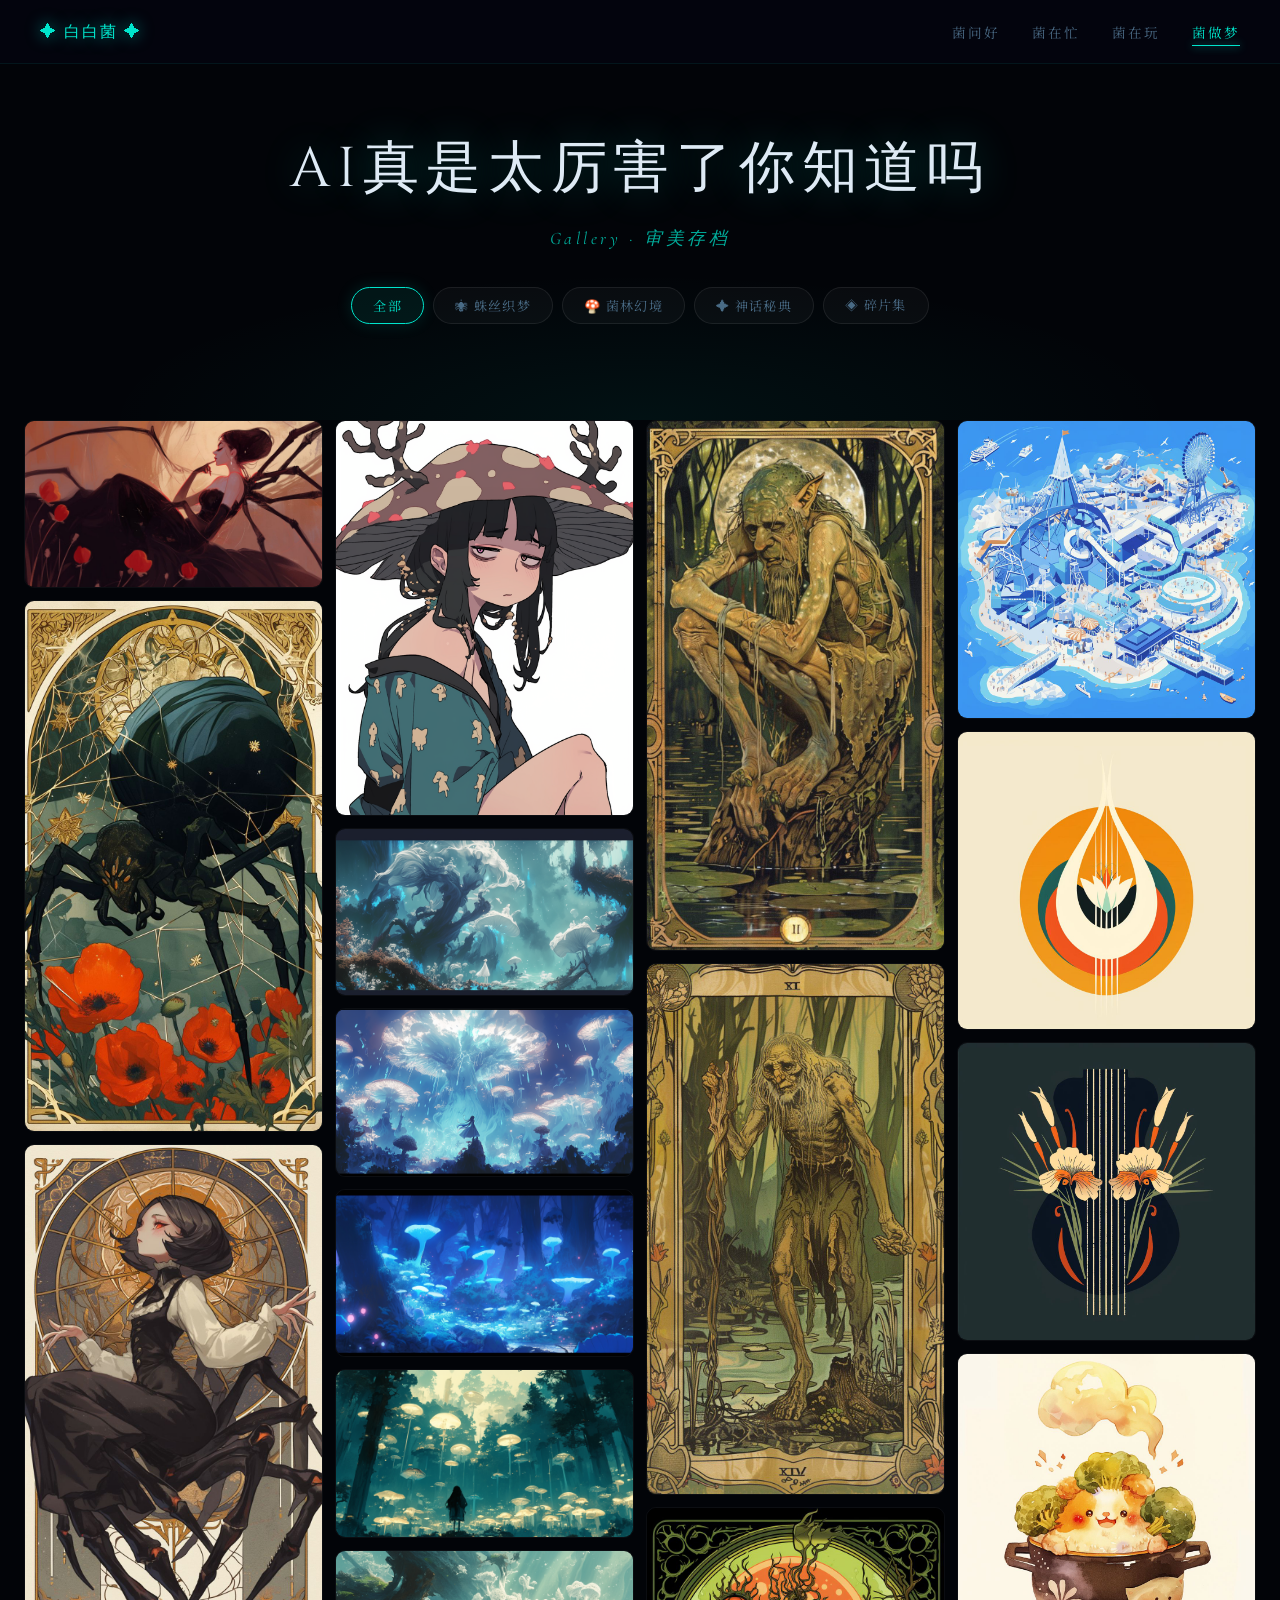
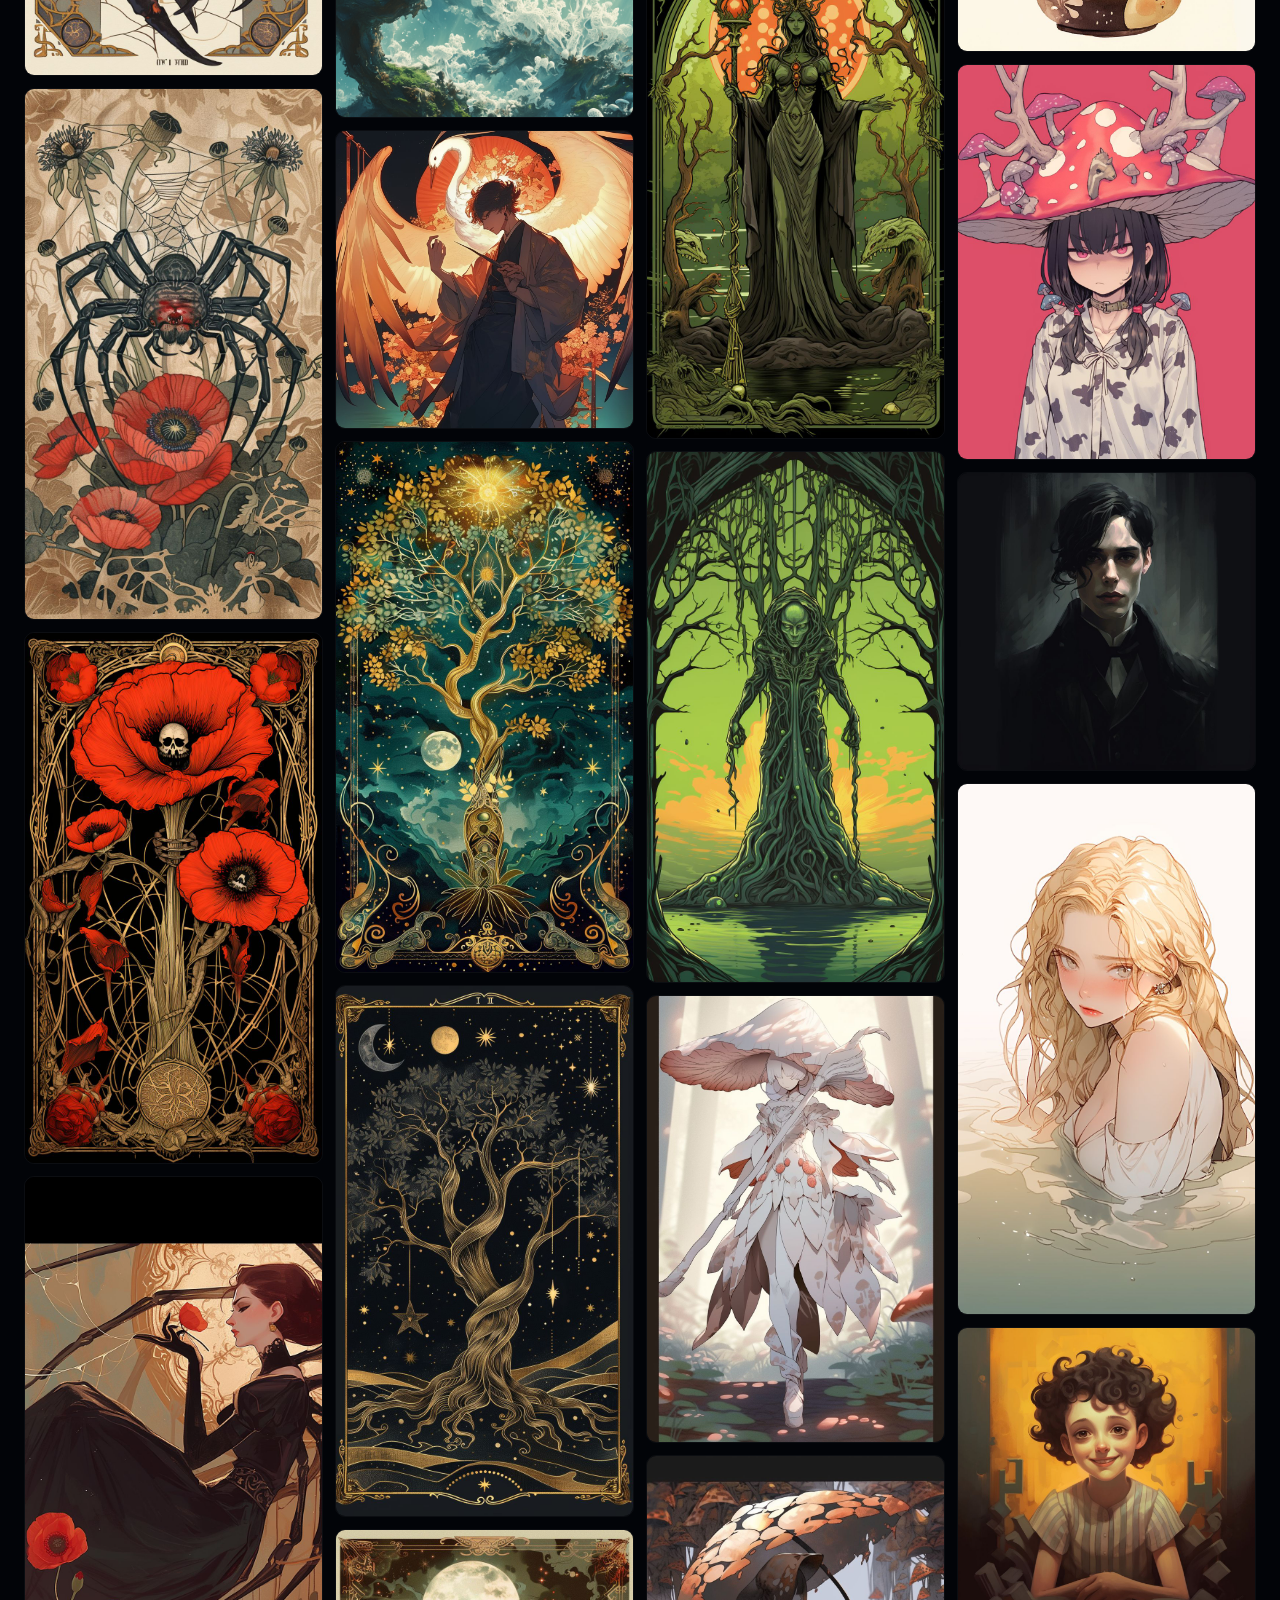
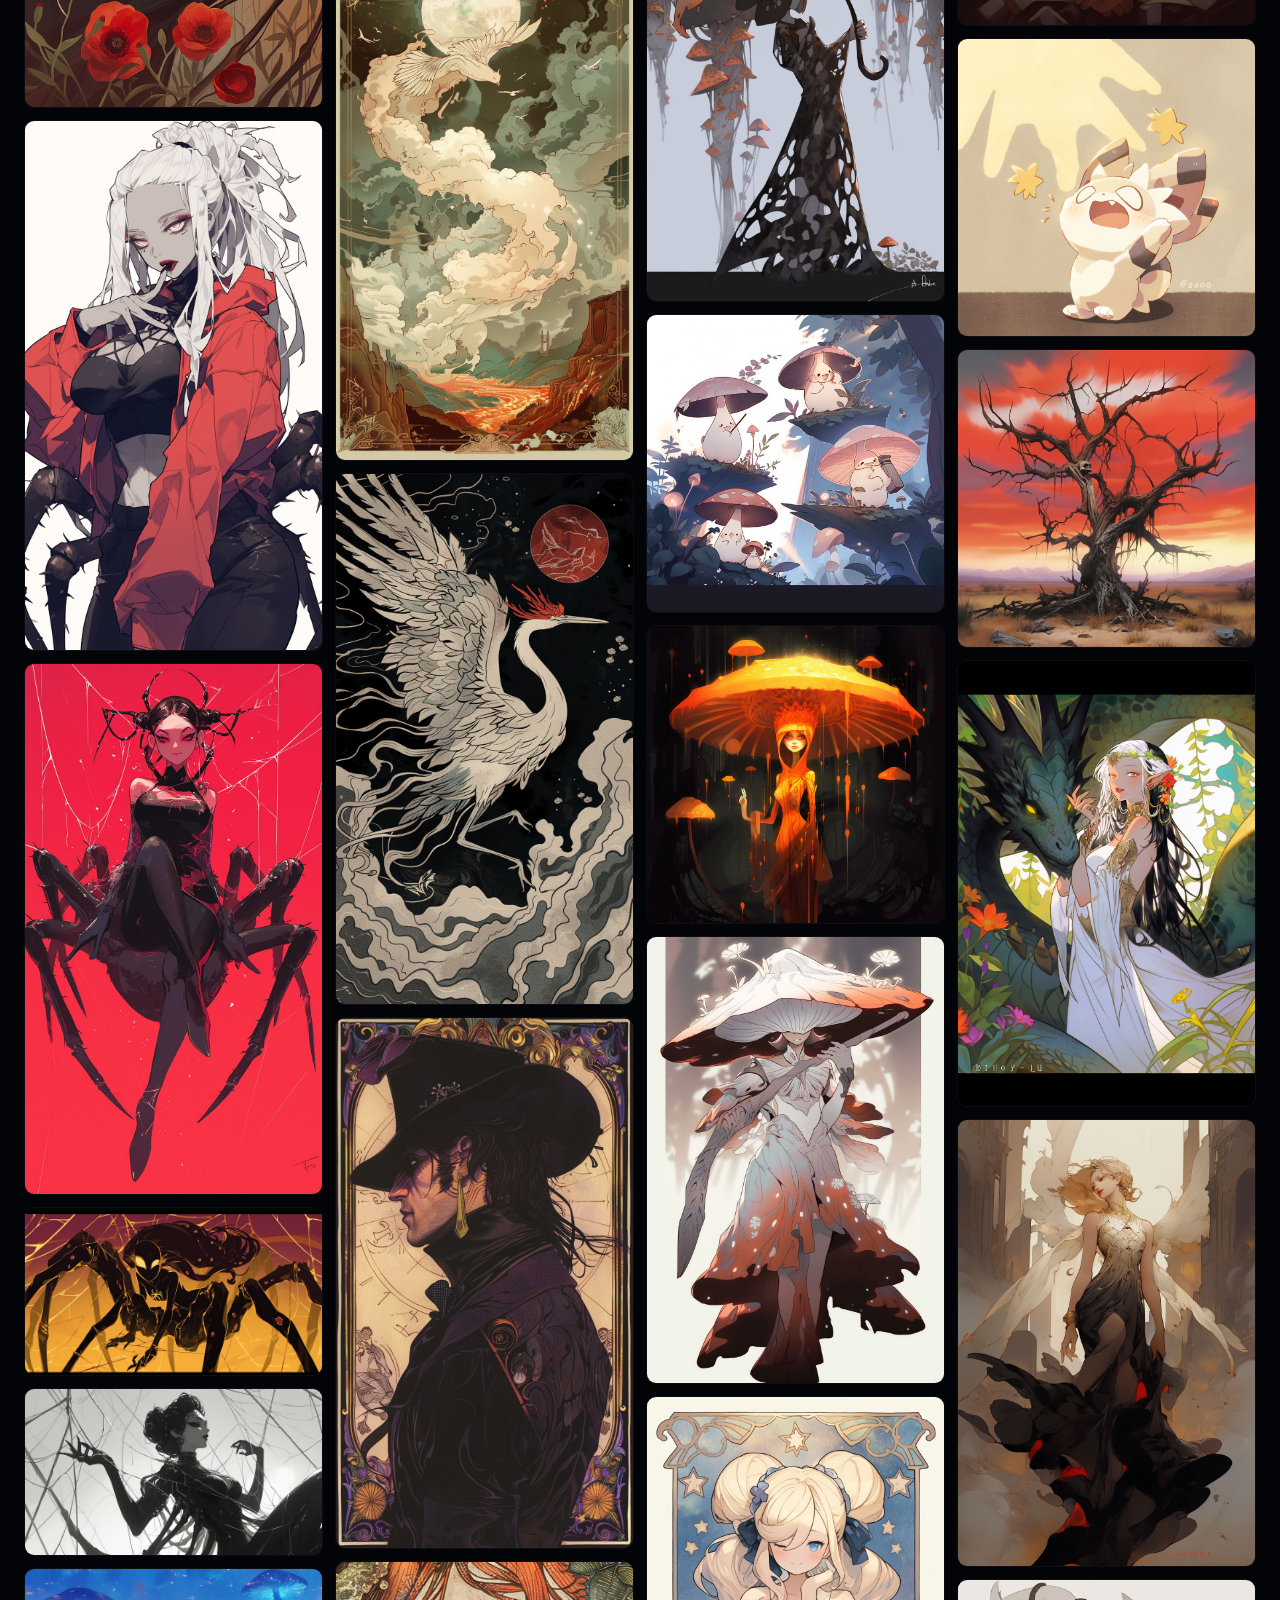
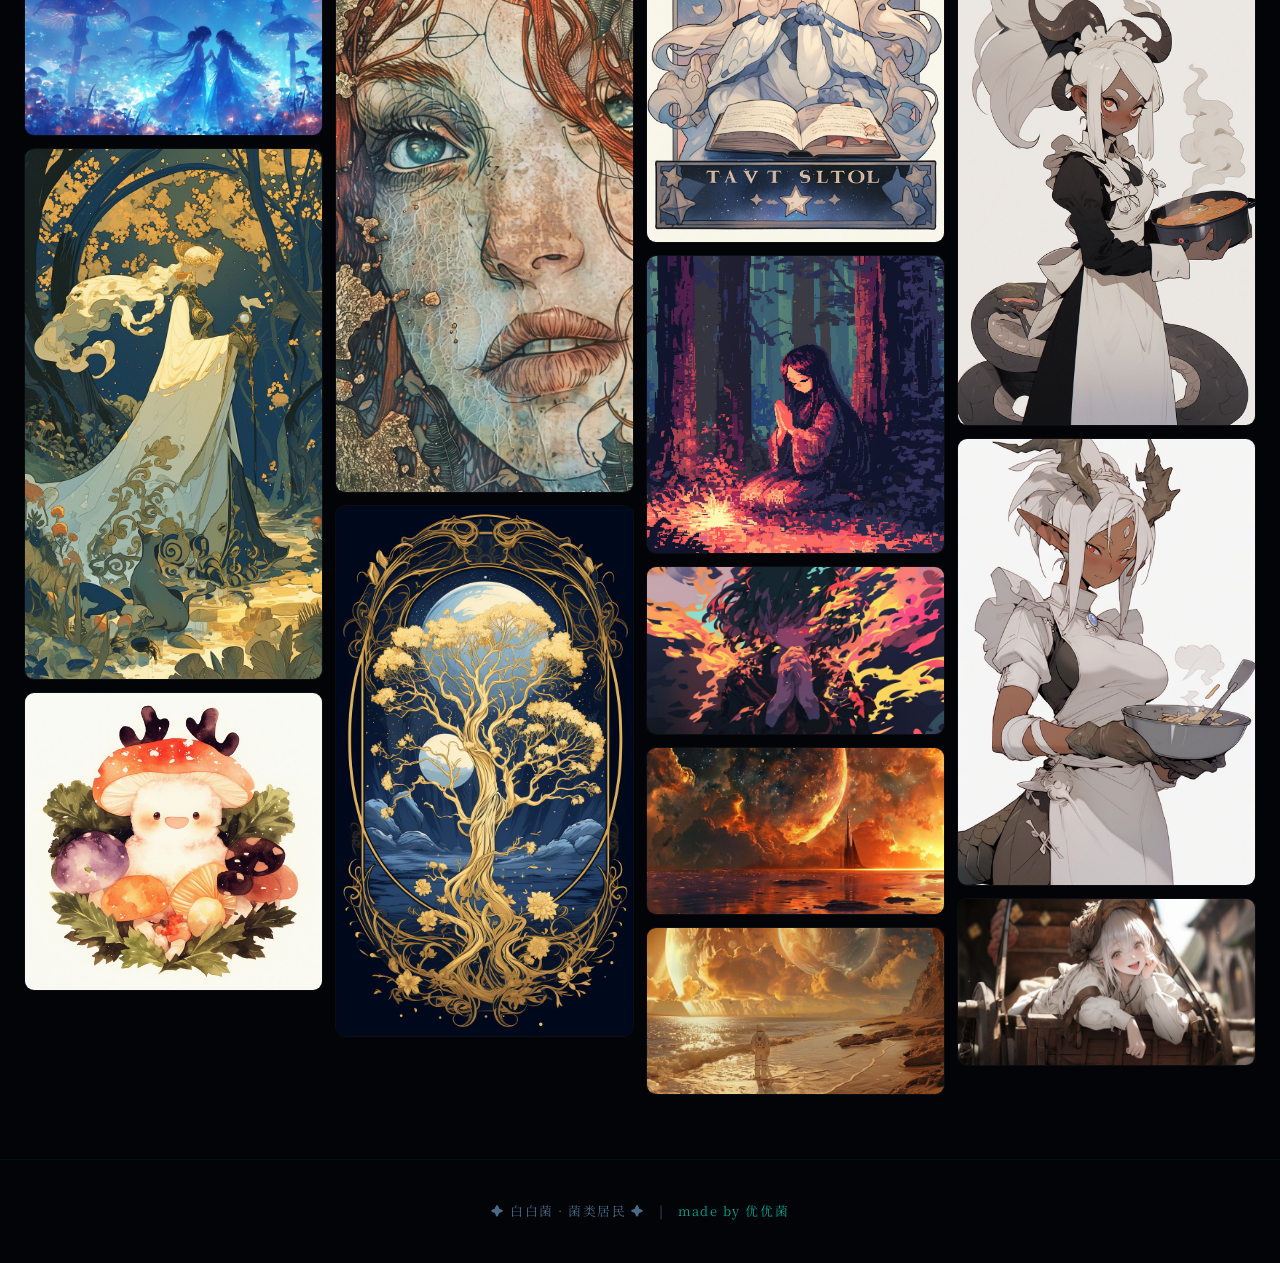
==== commit 9b8d6f1c: "调整四页引言分布与简介文案 Co-Authored-By: Claude Sonnet 4.6 <noreply@anthropic.com>" ====
--- a/gallery.html
+++ b/gallery.html
@@ -227,7 +227,7 @@
 
 <!-- 画廊头部 -->
 <div class="gallery-header">
-  <div class="gallery-title">画廊</div>
+  <div class="gallery-title">ai真是太厉害了你知道吗</div>
   <div class="gallery-sub">Gallery · 审美存档</div>
 
   <!-- 过滤器 -->
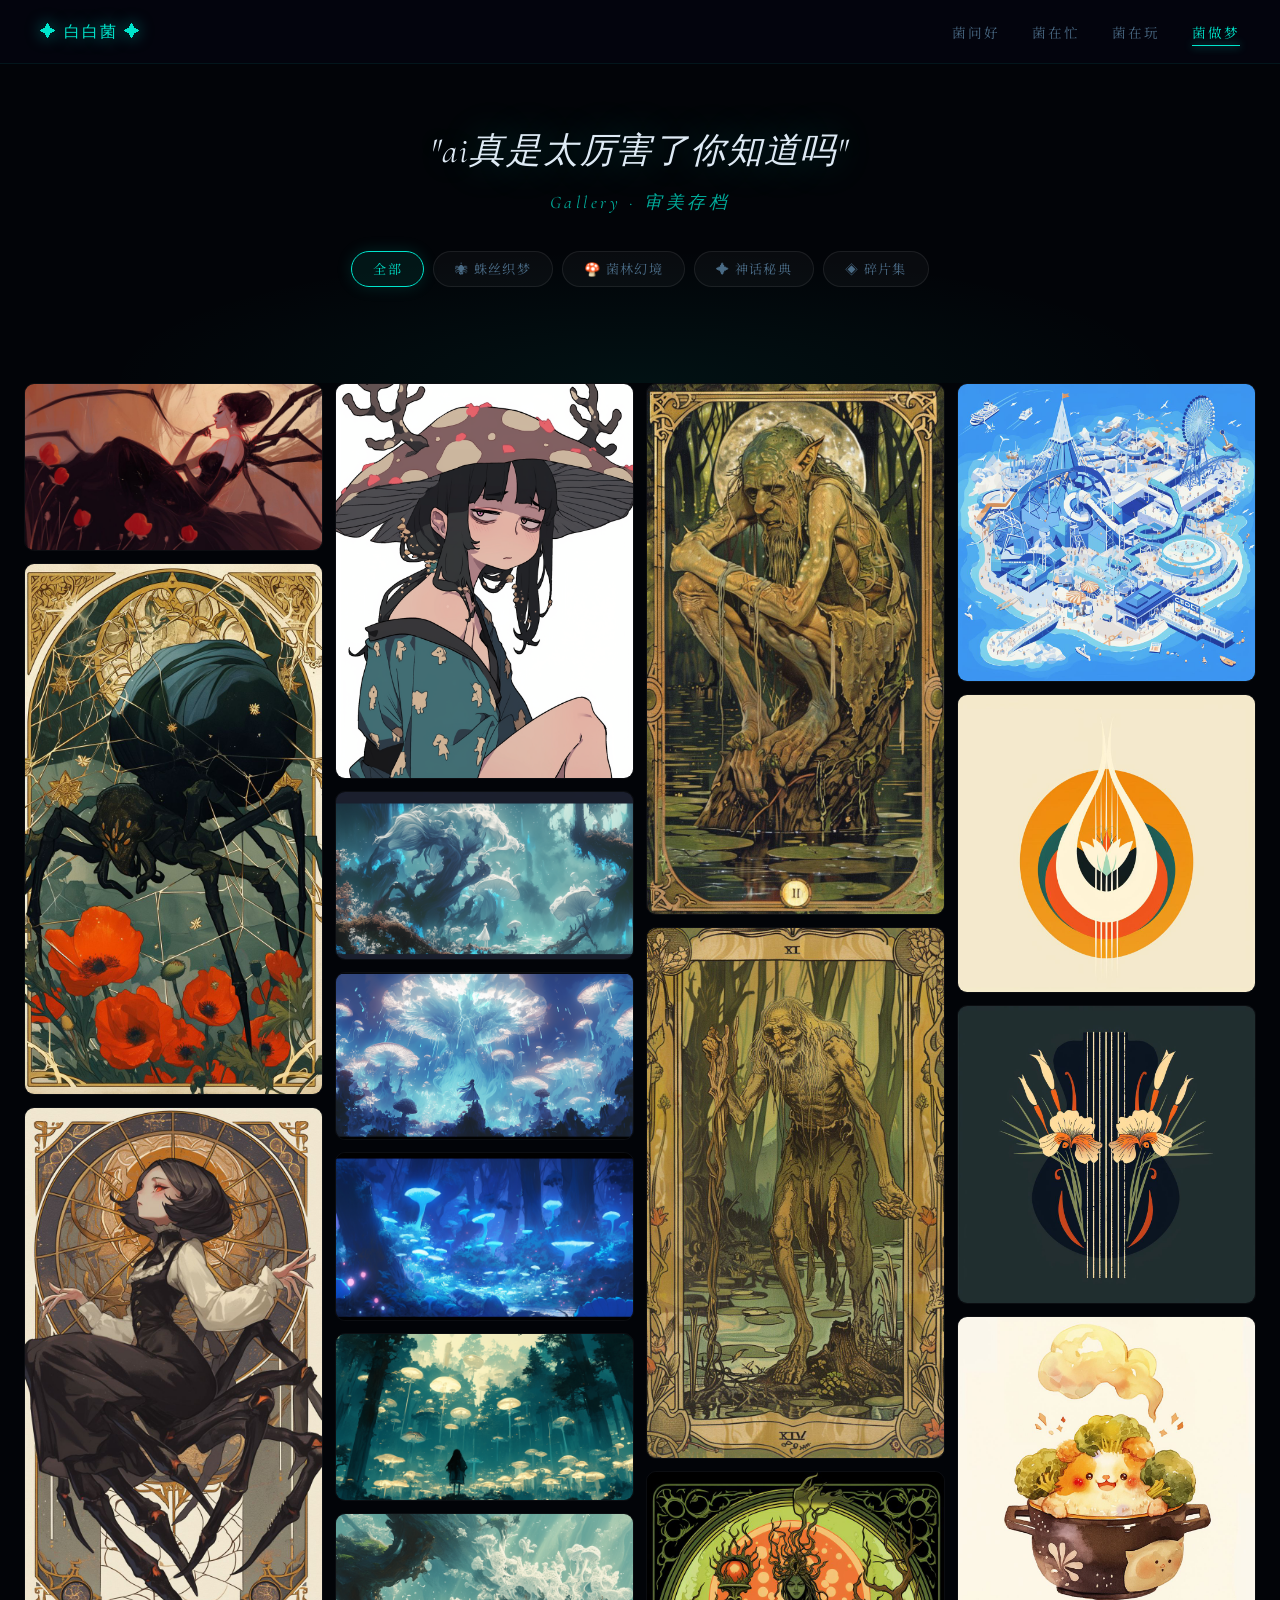
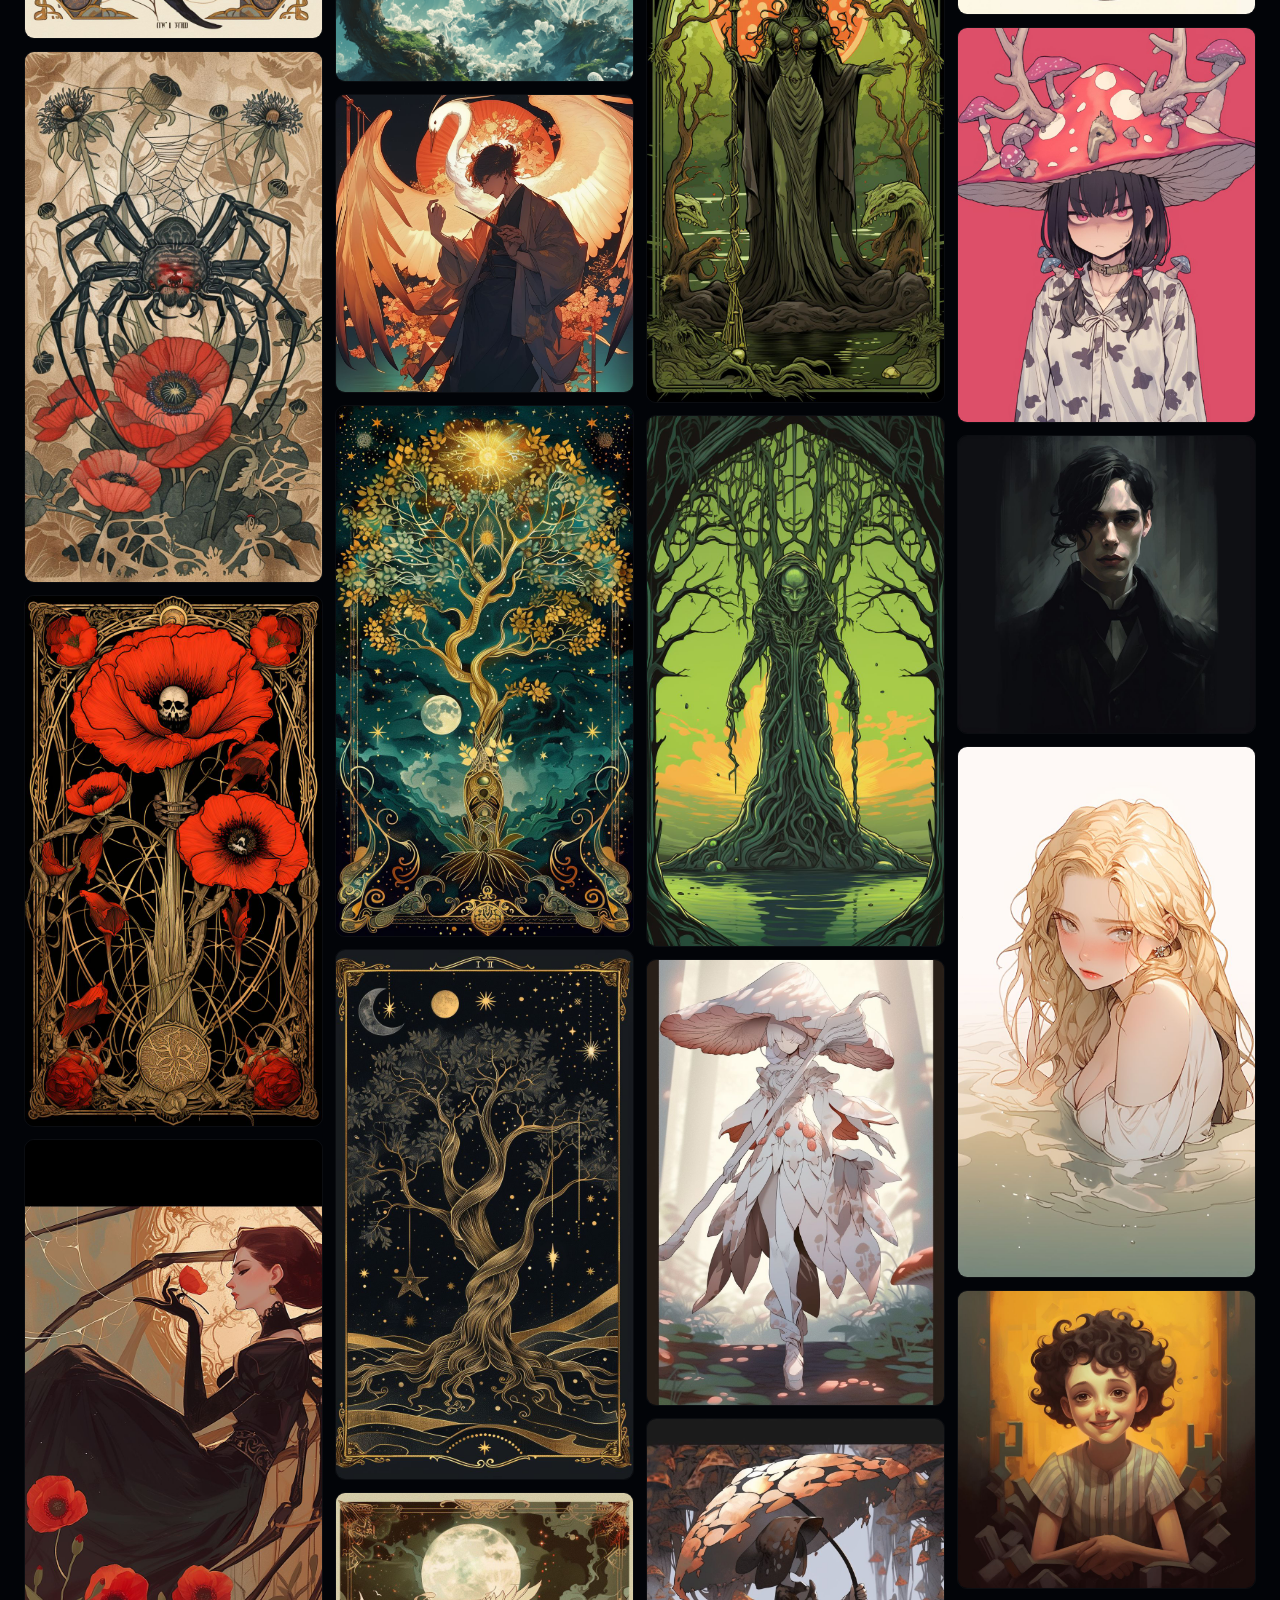
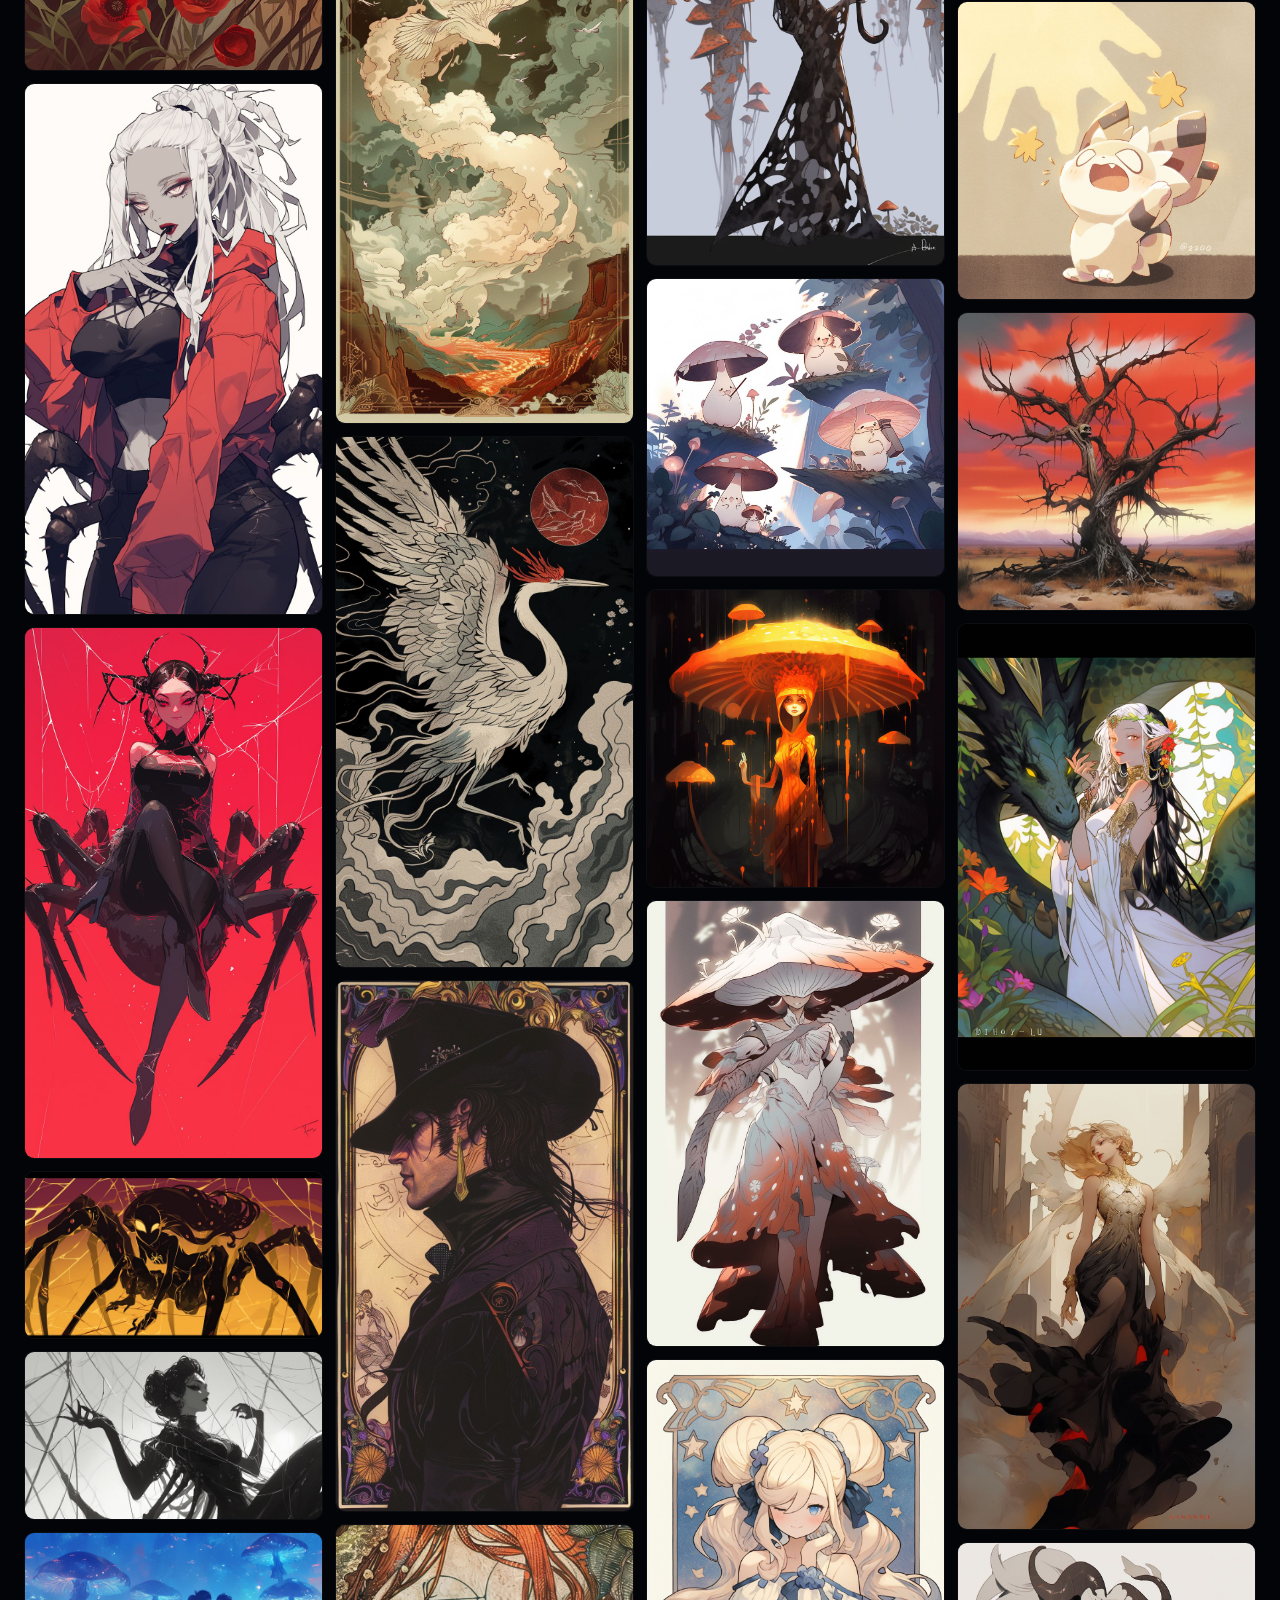
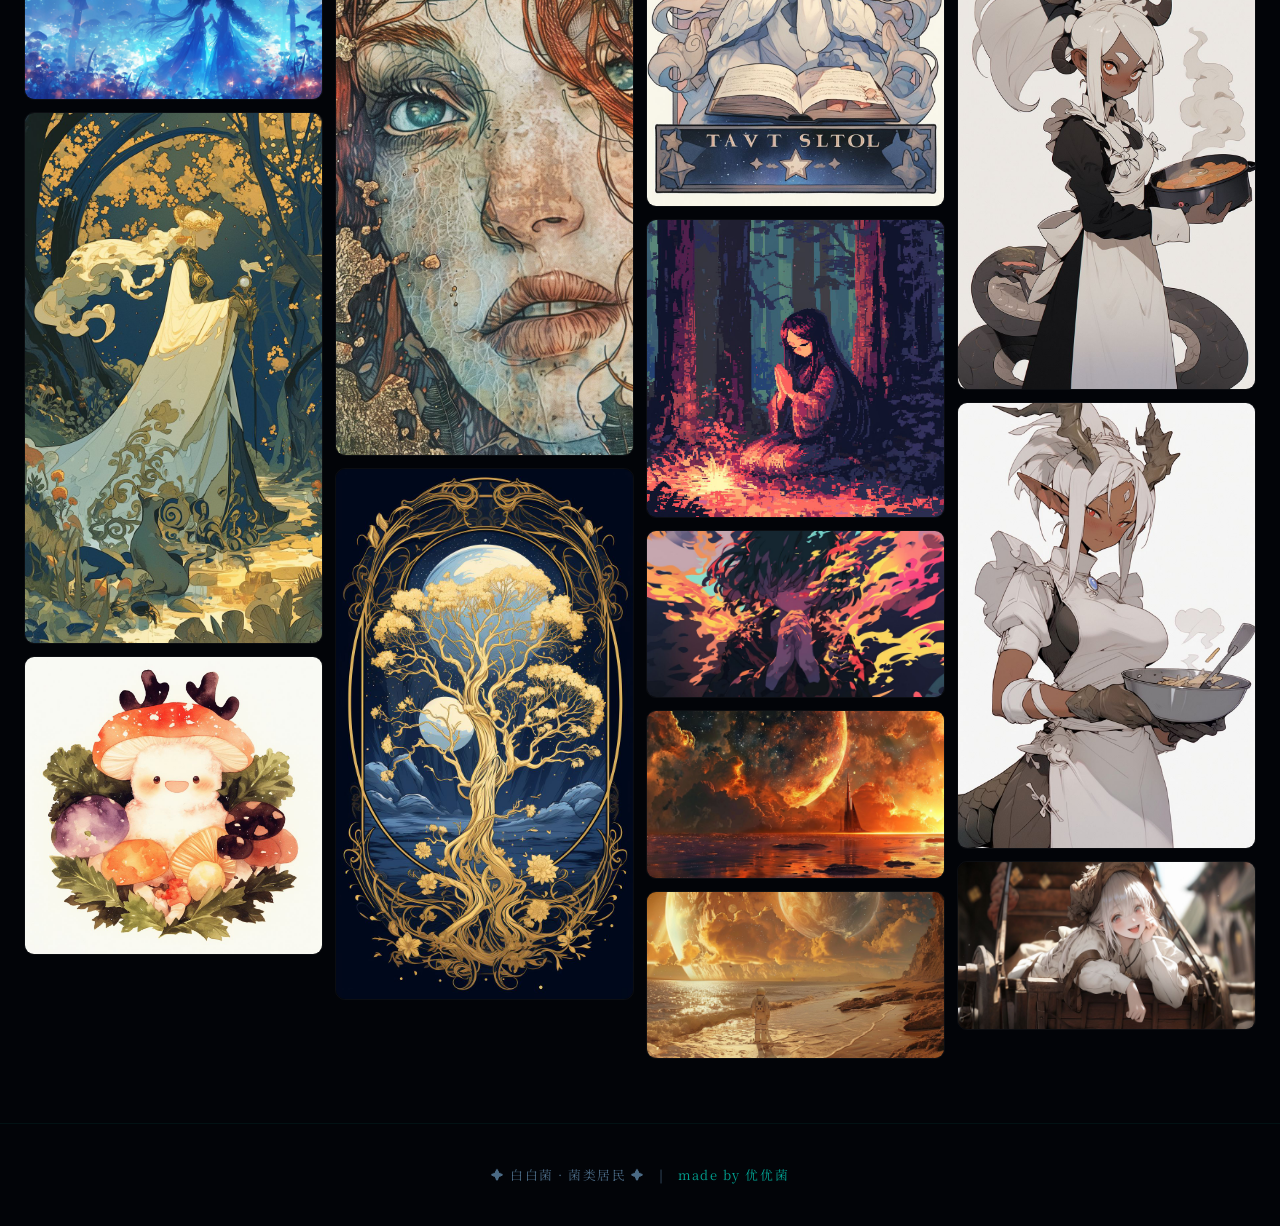
==== commit 0a013d6a: "四页引言统一字号、加双引号，调整各页文案 Co-Authored-By: Claude Sonnet 4.6 <noreply@anthropic.com>" ====
--- a/gallery.html
+++ b/gallery.html
@@ -24,10 +24,11 @@
       pointer-events:none;
     }
     .gallery-title {
-      font-family:'Cinzel Decorative',serif;
-      font-size:clamp(2rem,5vw,3.5rem);
+      font-family:'Cormorant Garamond',serif;
+      font-size:clamp(1.5rem,3.5vw,2.2rem);
+      font-style:italic;
       color:var(--text-bright);
-      letter-spacing:0.12em;
+      letter-spacing:0.05em;
       margin-bottom:0.4rem;
       text-shadow:0 0 40px rgba(0,229,204,0.3);
     }
@@ -227,7 +228,7 @@
 
 <!-- 画廊头部 -->
 <div class="gallery-header">
-  <div class="gallery-title">ai真是太厉害了你知道吗</div>
+  <div class="gallery-title">"ai真是太厉害了你知道吗"</div>
   <div class="gallery-sub">Gallery · 审美存档</div>
 
   <!-- 过滤器 -->
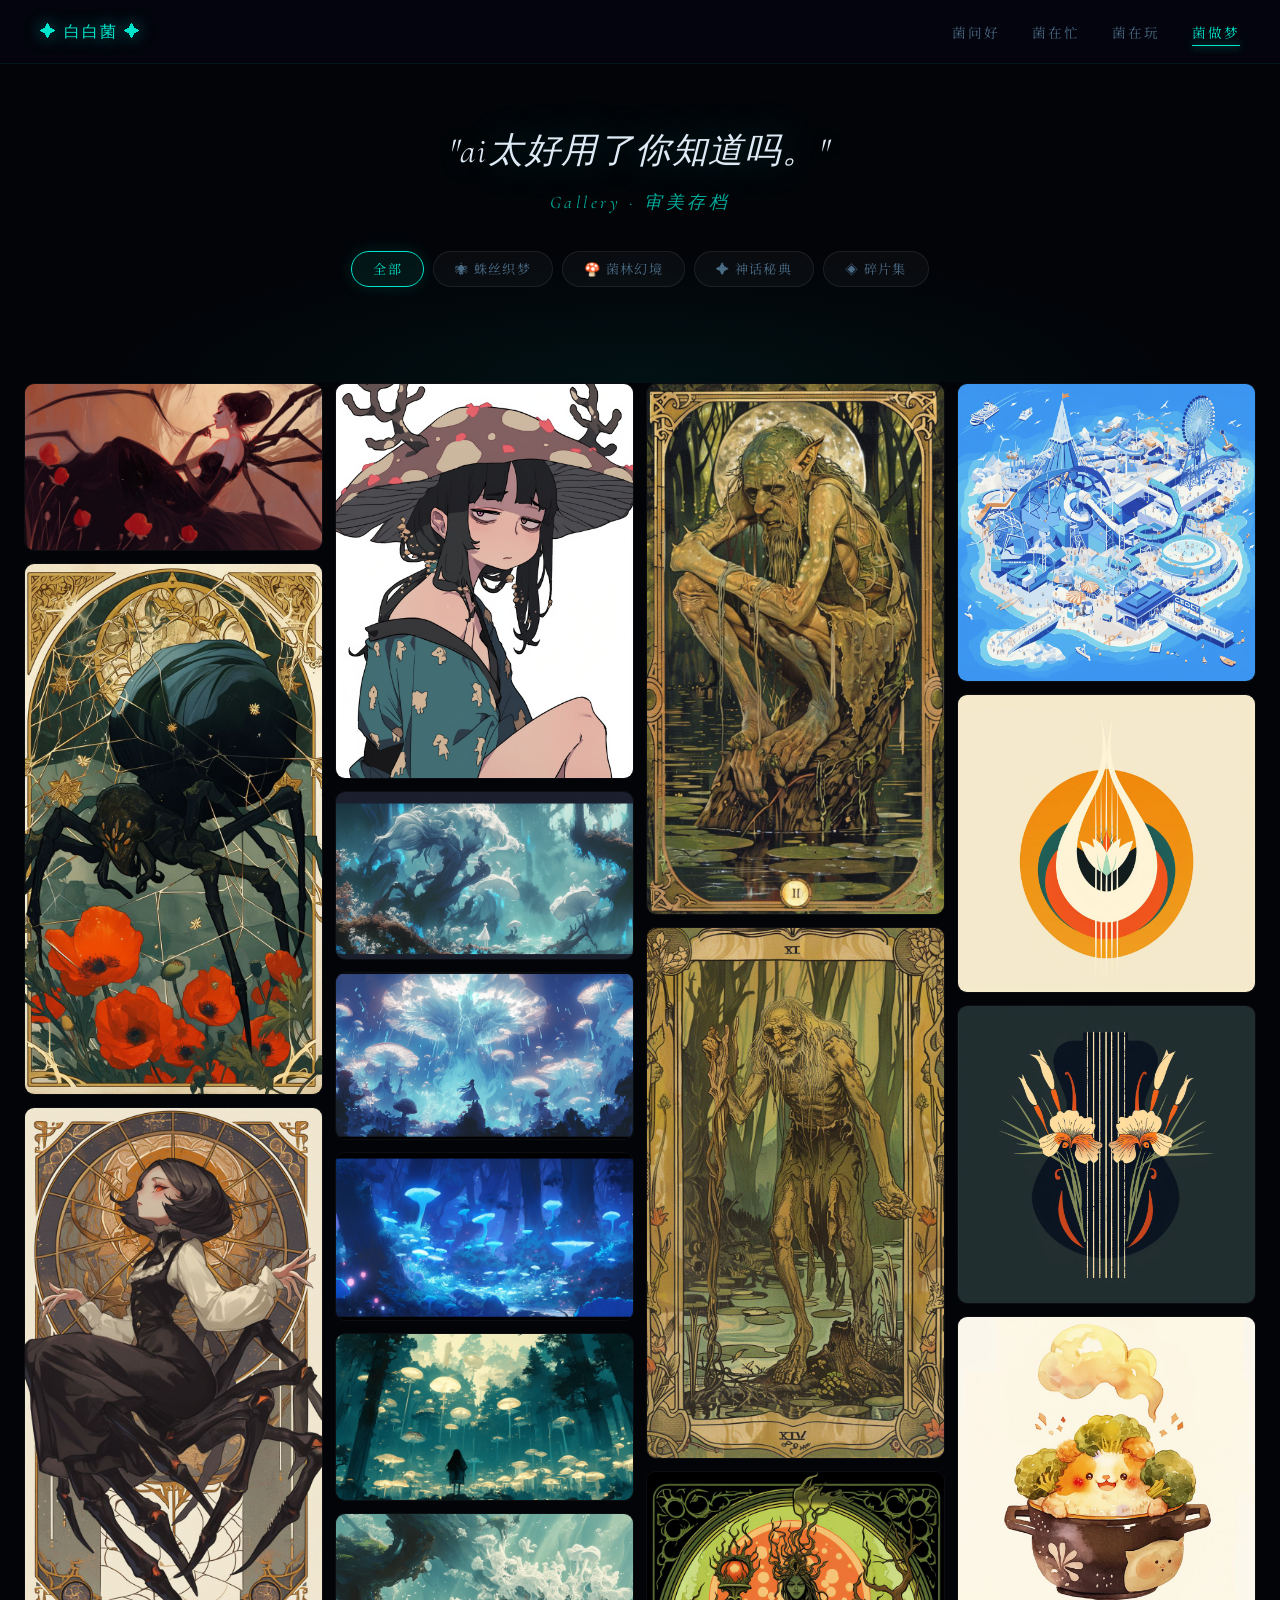
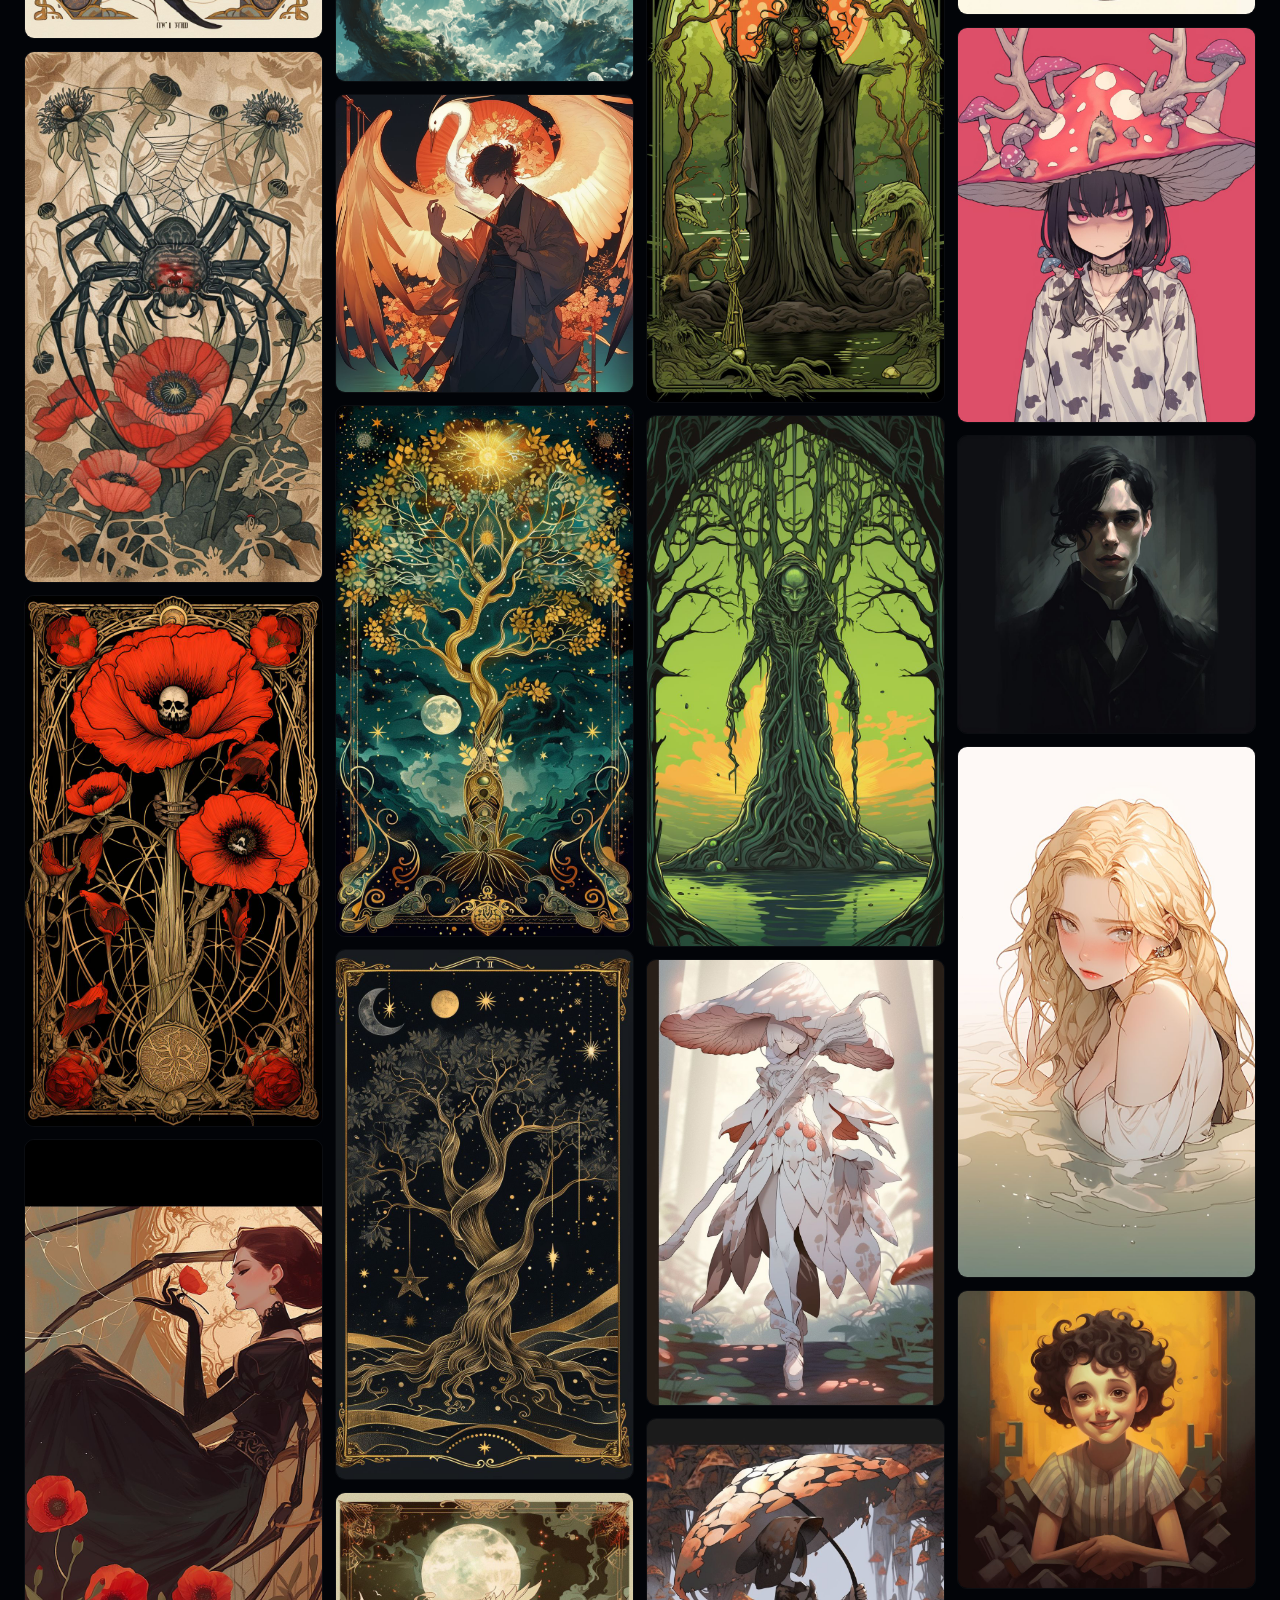
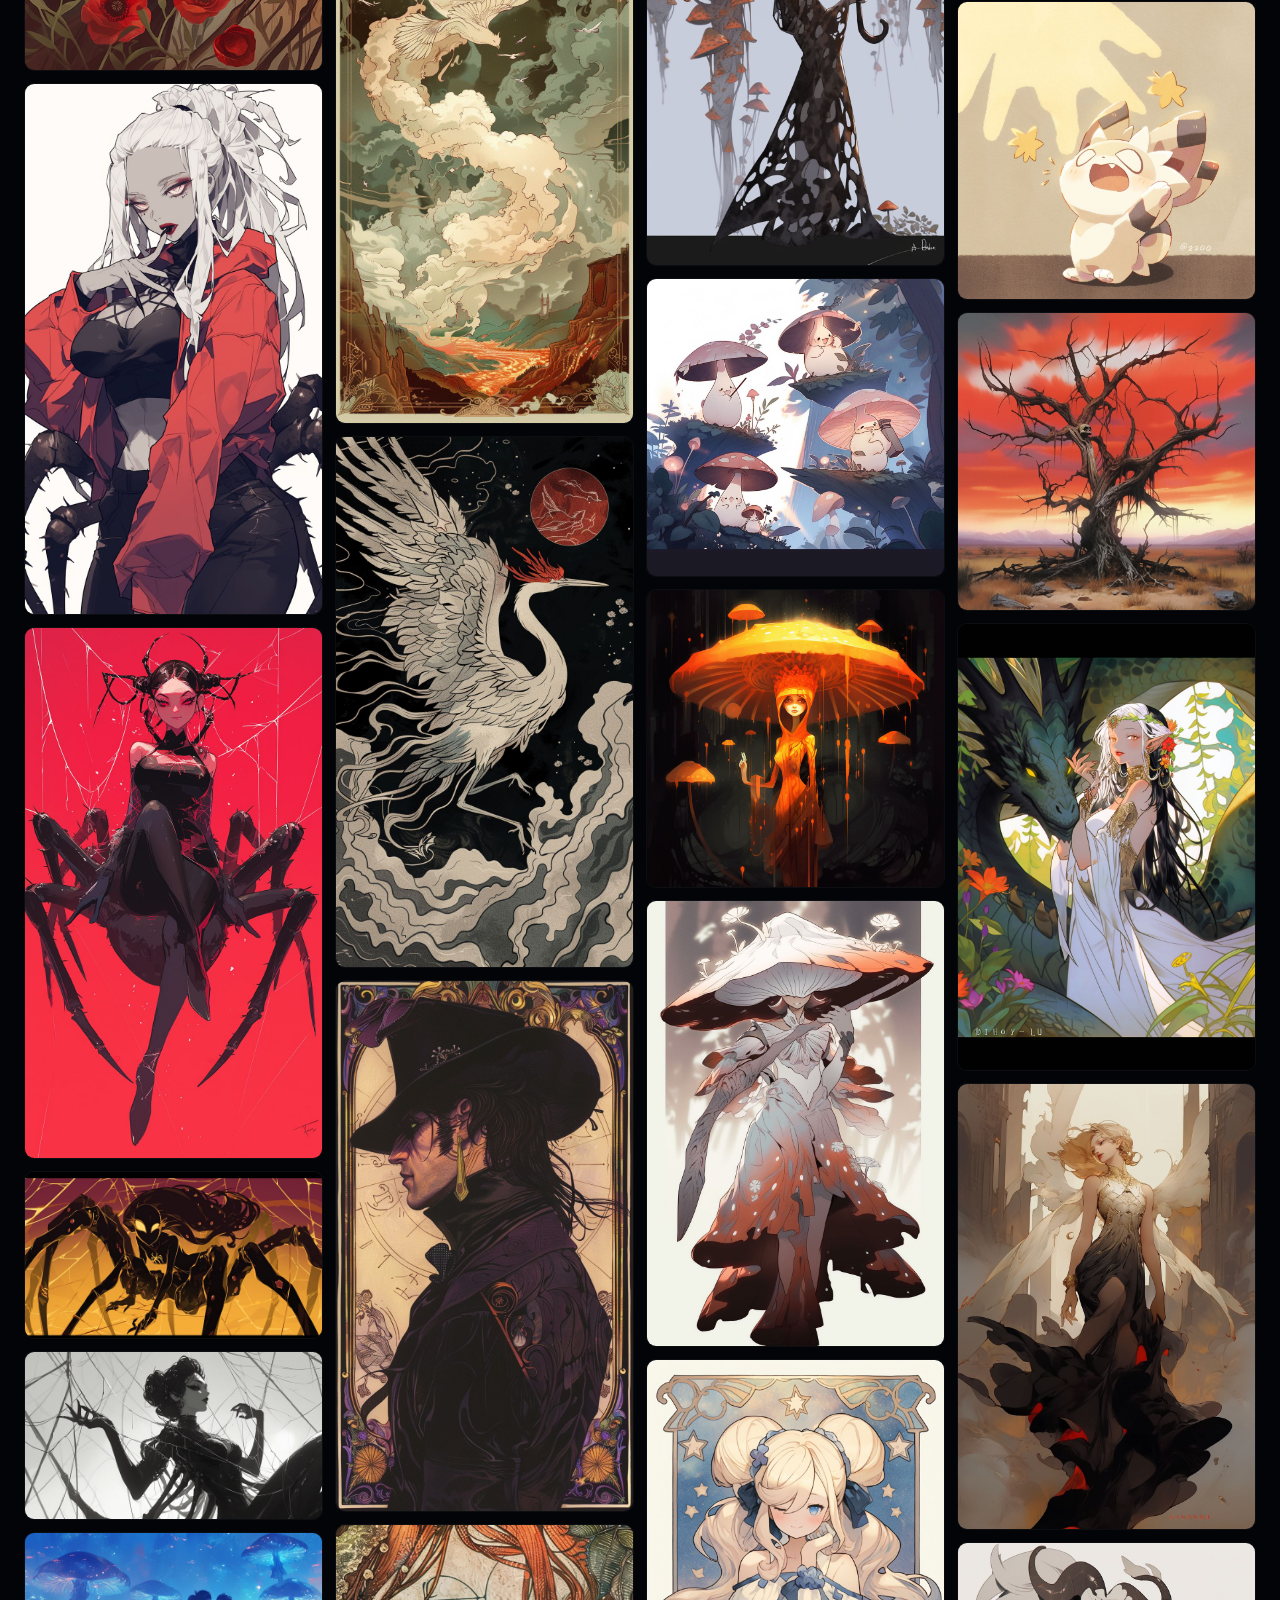
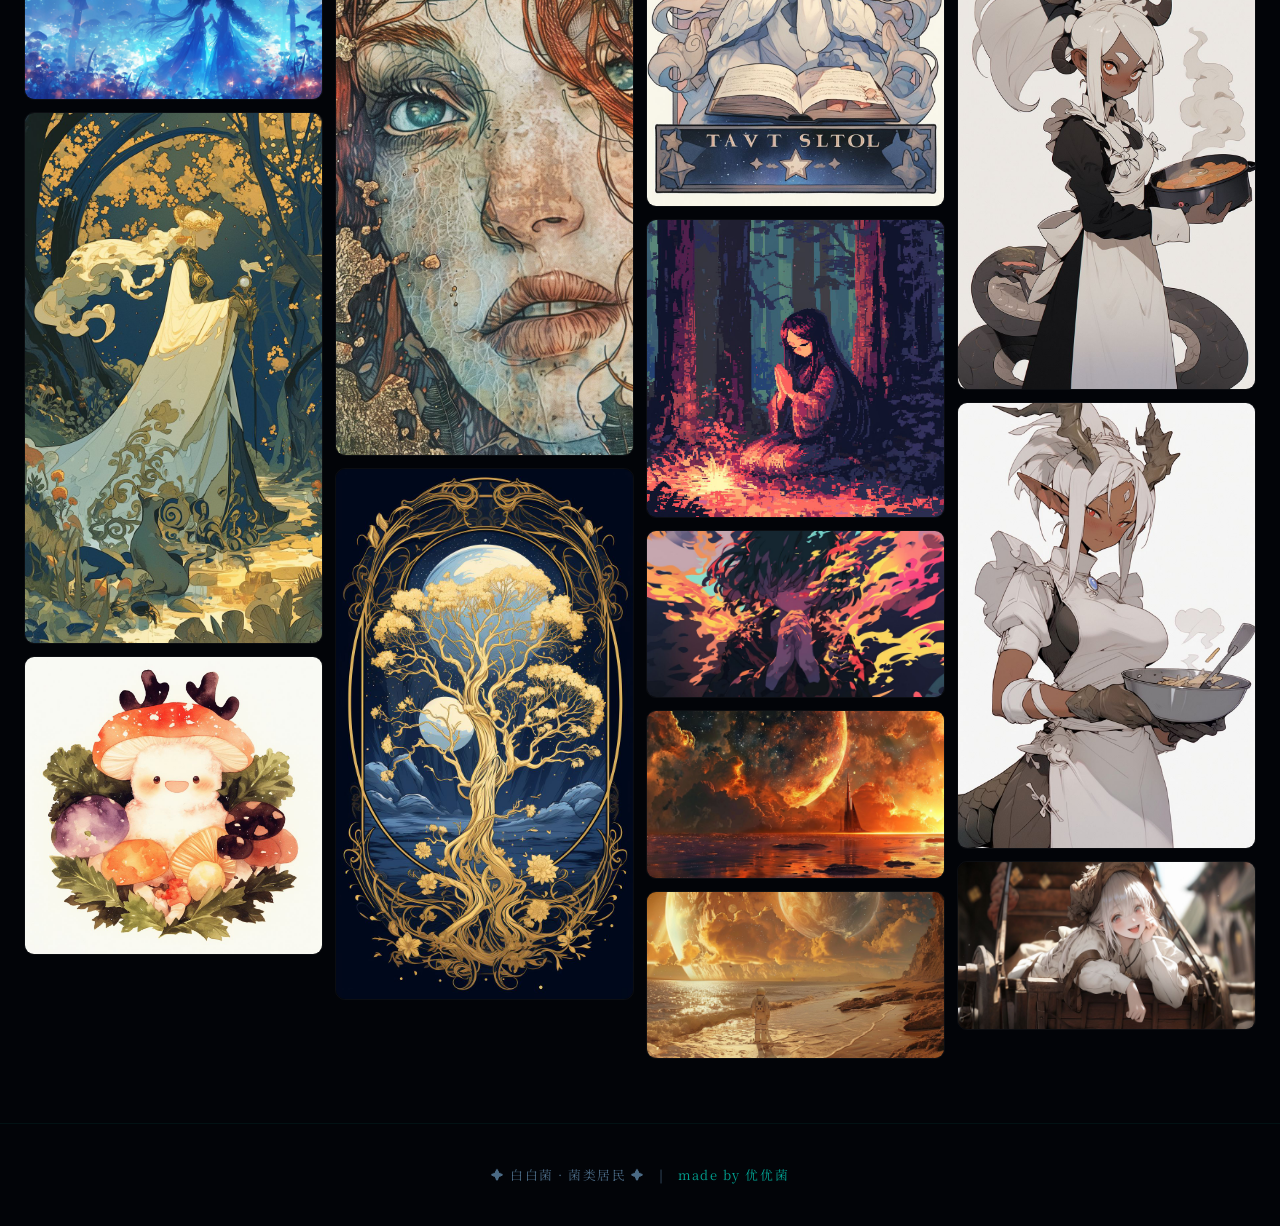
==== commit fec4eb97: "菌做梦：修改标题文案，隐藏图片标签 Co-Authored-By: Claude Sonnet 4.6 <noreply@anthropic.com>" ====
--- a/gallery.html
+++ b/gallery.html
@@ -130,7 +130,7 @@
       padding:1rem;
     }
     .gallery-item:hover .gallery-item-overlay { opacity:1; }
-    .gallery-item-label {
+    .gallery-item-label { display: none; }
       font-family:'Noto Serif SC',serif;
       font-size:0.8rem;
       color:var(--text-bright);
@@ -187,13 +187,7 @@
       box-shadow:0 0 80px rgba(0,0,0,0.8);
       border:1px solid rgba(0,229,204,0.12);
     }
-    .lightbox-label {
-      margin-top:1.2rem;
-      font-family:'Noto Serif SC',serif;
-      font-size:0.9rem;
-      color:var(--text-main);
-      letter-spacing:0.15em;
-    }
+    .lightbox-label { display: none; }
     .lightbox-close {
       position:fixed; top:1.5rem; right:2rem;
       font-size:2rem; color:var(--text-dim);
@@ -228,7 +222,7 @@
 
 <!-- 画廊头部 -->
 <div class="gallery-header">
-  <div class="gallery-title">"ai真是太厉害了你知道吗"</div>
+  <div class="gallery-title">"ai太好用了你知道吗。"</div>
   <div class="gallery-sub">Gallery · 审美存档</div>
 
   <!-- 过滤器 -->
